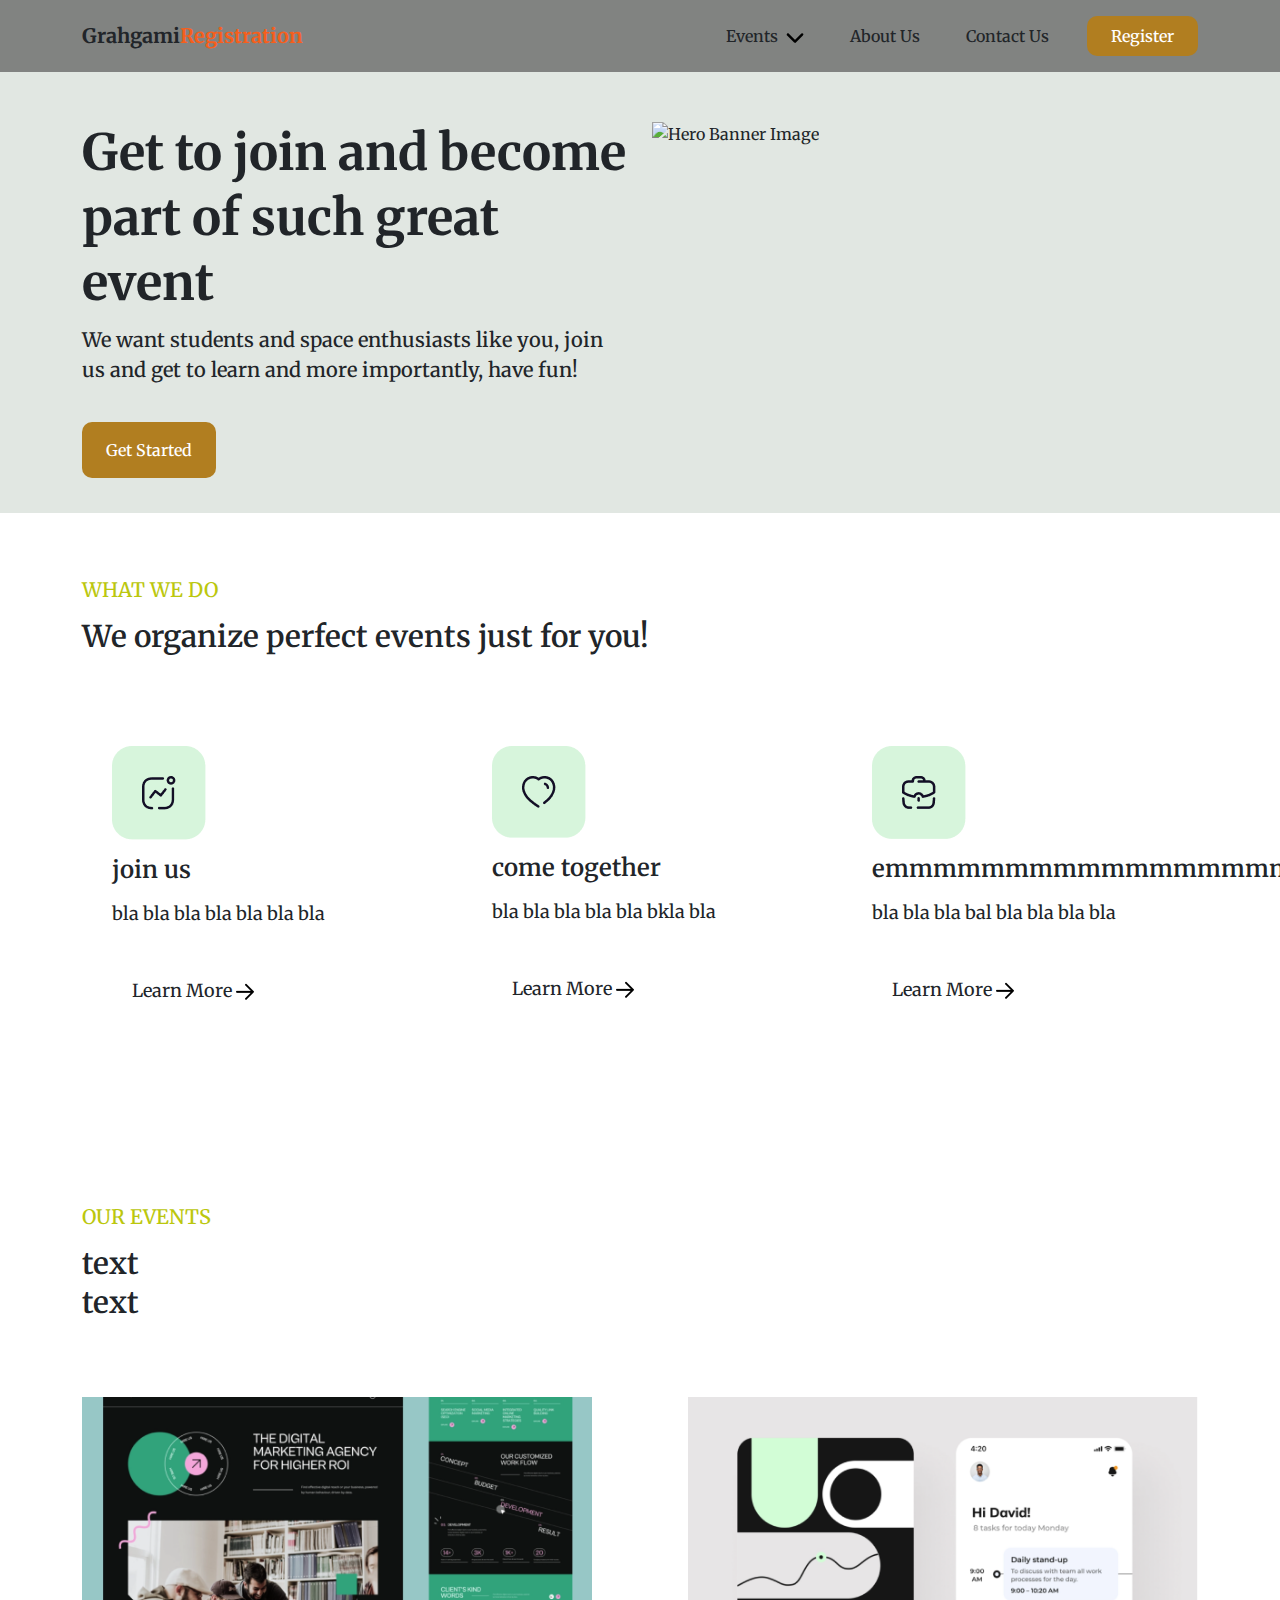
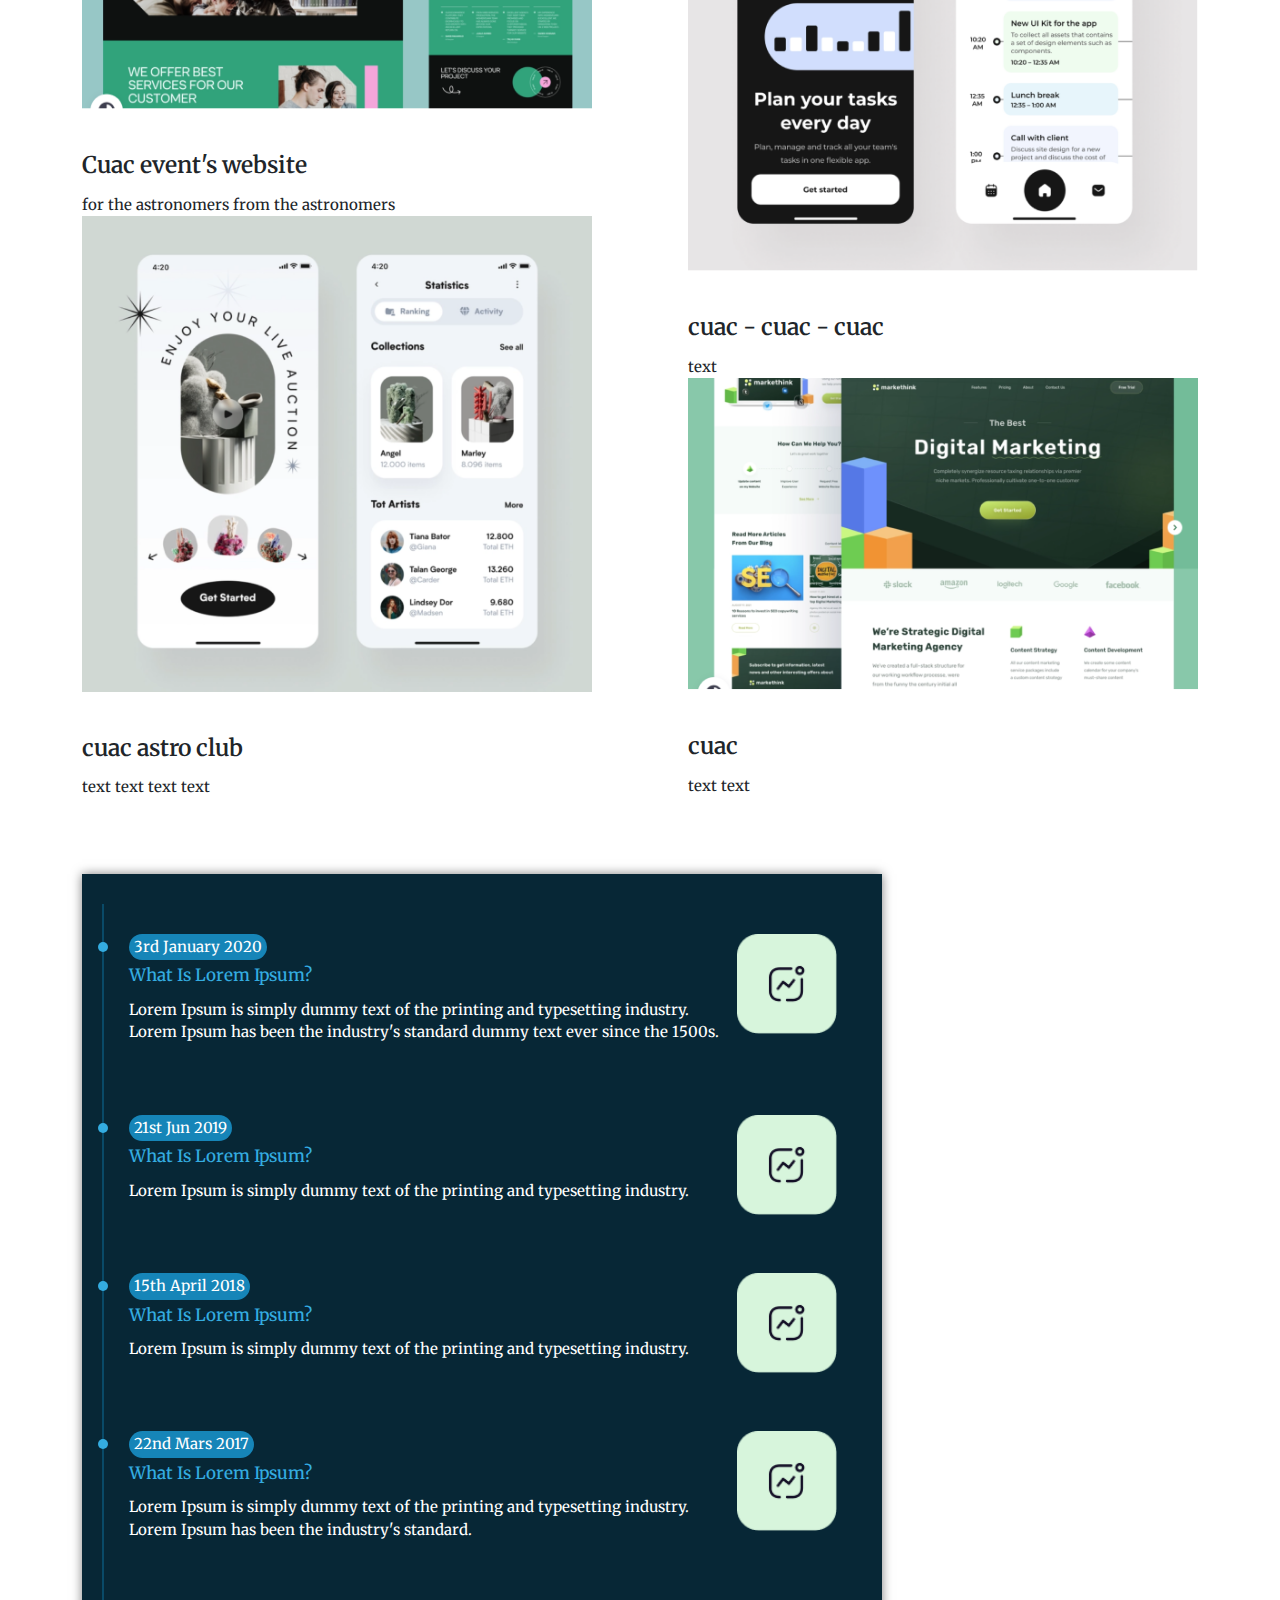
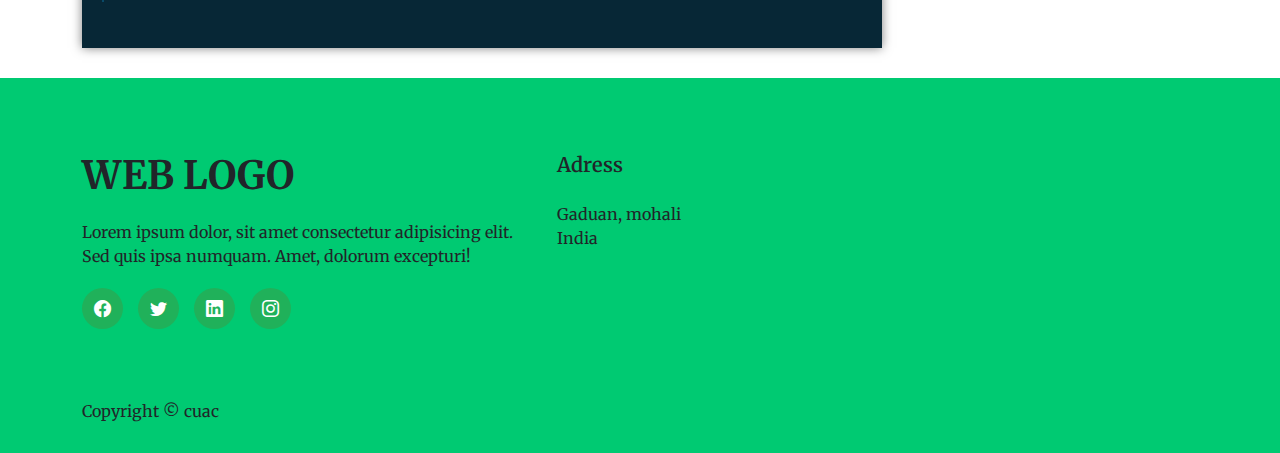
==== index.html @ 100f1157 "Merge pull request #8 from CSTheRep/bbsec" ====
<!DOCTYPE html>
<html lang="en">
  <head>
    <meta charset="UTF-8" />
    <meta name="viewport" content="width=device-width, initial-scale=1.0" />
    <title>Grahgami</title>
    <link rel="preconnect" href="https://fonts.googleapis.com" />
    <link rel="preconnect" href="https://fonts.gstatic.com" crossorigin />

    <!-- Styles -->
    <link
      rel="stylesheet"
      href="https://fonts.googleapis.com/css2?family=Poppins:wght@300;400;500;600;700;800;900&display=swap"
    />
    <link
      rel="stylesheet"
      href="https://cdnjs.cloudflare.com/ajax/libs/slick-carousel/1.8.1/slick-theme.css"
    />
    <link
      rel="stylesheet"
      href="https://cdnjs.cloudflare.com/ajax/libs/slick-carousel/1.8.1/slick.min.css"
    />
    <link
      rel="stylesheet"
      href="https://cdn.jsdelivr.net/npm/bootstrap-icons@1.10.5/font/bootstrap-icons.css"
    />
    <link
      rel="stylesheet"
      href="https://cdn.jsdelivr.net/npm/bootstrap@5.0.2/dist/css/bootstrap.min.css"
    />
    <link rel="stylesheet" href="/assets/css/style.css" />

    <!-- Scripts -->
    <script
      src="//ajax.googleapis.com/ajax/libs/jquery/3.6.4/jquery.min.js"
      defer
    ></script>
    <script
      src="//cdn.jsdelivr.net/npm/bootstrap@5.0.2/dist/js/bootstrap.bundle.min.js"
      defer
    ></script>
    <script
      src="https://cdnjs.cloudflare.com/ajax/libs/slick-carousel/1.8.1/slick.min.js"
      defer
    ></script>
    <script src="/assets/js/script.js" defer></script>
  </head>
  <body>
    <!-- Header Start -->
    <header class="site-header py-3 fixed-top">
      <div class="container">
        <nav class="navbar navbar-expand-lg p-0">
          <a class="navbar-brand p-0 m-0" href="#">Grahgami<span>Registration</span></a>
          <button
            class="navbar-toggler"
            type="button"
            data-bs-toggle="collapse"
            data-bs-target="#navbarSupportedContent"
            aria-controls="navbarSupportedContent"
            aria-expanded="false"
            aria-label="Toggle navigation"
          >
            <span class="navbar-toggler-icon"></span>
          </button>
          <div class="collapse navbar-collapse" id="navbarSupportedContent">
            <ul class="navbar-nav ms-auto mb-2 mb-lg-0 gx-5">
              <li class="nav-item dropdown">
                <a
                  href="#"
                  class="nav-link dropdown-toggle text-dark fw-regular"
                  id="navbarDropdown"
                  role="button"
                  data-bs-toggle="dropdown"
                  aria-expanded="false"
                  >Events<img
                    src="assets/img/down-arrow.png"
                    class="ms-2"
                    alt="arrow"
                /></a>
               <link href="https://fonts.googleapis.com/css2?family=Merriweather:wght@400&display=swap" rel="stylesheet">
    <style>
        body {
            font-family: 'Merriweather', serif;
        }

        .dropdown-menu .dropdown-item {
            font-family: 'Merriweather', serif;
        }
    </style>
</head>
<body>
    <ul class="dropdown-menu" aria-labelledby="navbarDropdown">
        <li>
            <a class="dropdown-item text-dark" href="astrobotix.html">ASTROBOTIX</a>
        </li>
        <li>
            <a class="dropdown-item" href="upakshant.html">UPAKSHANT</a>
        </li>
        <li>
            <a class="dropdown-item" href="planetary.html">PLANETARY PATHFINDER RALLY</a>
        </li>
        <li>
            <a class="dropdown-item" href="cosmie.html">COSMINE TRAIL CHALLENGE</a>
        </li>
        <li>
            <a class="dropdown-item" href="innovation.html">INNOVATION CHALLENGE</a>
        </li>
    </ul>
</body>
</html>
              </li>
              <li class="nav-item">
                <a class="nav-link text-dark fw-regular" href="#">About Us</a>
              </li>
              <li class="nav-item">
                <a class="nav-link text-dark fw-regular" href="#">Contact Us</a>
              </li>
            
              <li class="nav-item">
                <a
                  class="nav-link text-white fw-regular btn btn-success px-4 radius-10"
                  href="#"
                  >Register</a
                >
              </li>
            </ul>
          </div>
        </nav>
      </div>
    </header>
    <!-- Header End -->

    <!-- Hero Banner Start -->
    <section class="hero-banner">
      <div class="container">
        <div class="row">
          <div
            class="col-md-6 d-flex flex-column align-items-start justify-content-center"
          >
            <h2>Get to join and become part of such great event</h2>
            <p>
              We want students and space enthusiasts like you, join us and get to learn and more importantly, have fun!
            </p>
            <a
              href="#"
              class="nav-link text-white fw-regular btn btn-success px-4 radius-10"
              >Get Started
            </a>
          </div>
          <div class="col-md-6">
            <img src="/assets/img/marsimageuned.jpg" alt="Hero Banner Image" />
          </div>
        </div>
      </div>
      
     
    </section>
    <!-- Hero Banner End -->
    <!-- What we do Start -->
    <section class="what-we-do" id="what-we-do">
      <div class="container">
        <div class="row">
          <div class="col-md-12">
            <h5 class="sub-heading">What we do</h5>
            <h2 class="main-heading">
              We organize perfect events just for you!
            </h2>
          </div>
          <div class="col-md-4">
            <div class="boxes-wrapper">
              <img src="assets/img/Activity.png" alt="Activity" class="mb-3" />
              <h3>join us</h3>
              <p>bla bla bla bla bla bla bla</p>
              <a href="#"
                >Learn More <img src="assets/img/right-arrow.png" alt="Arrow"
              /></a>
            </div>
          </div>
          <div class="col-md-4">
            <div class="boxes-wrapper">
              <img src="assets/img/Heart.png" alt="Heart" class="mb-3" />
              <h3>come together</h3>
              <p> bla bla bla bla bla bkla bla</p>
              <a href="#"
                >Learn More <img src="assets/img/right-arrow.png" alt="Arrow"
              /></a>
            </div>
          </div>
          <div class="col-md-4">
            <div class="boxes-wrapper">
              <img src="assets/img/Work.png" alt="Work" class="mb-3" />
              <h3>emmmmmmmmmmmmmmmmmmm</h3>
              <p>bla bla bla bal bla bla bla bla</p>
              <a href="#"
                >Learn More <img src="assets/img/right-arrow.png" alt="Arrow"
              /></a>
            </div>
          </div>
        </div>
      </div>
    </section>
    <!-- What we do End -->
    <!-- Our progress Start -->

   

    
    <div class="portfolio" id="portfolio">
      <div class="container">
        <div class="row">
          <div class="col-md-12">
            <h5 class="sub-heading">Our Events</h5>
            <h2 class="main-heading">
              text <br />
              text
            </h2>
          </div>
          <div class="portfolio-container">
            <div class="portfolio-wrapper">
              <img src="/assets/img/portfolio-1.png" alt="Portfolio 1" />
              <h4>Cuac event's website</h4>
              <p>
               for the astronomers from the astronomers
              </p>
            </div>

            <div class="portfolio-wrapper">
              <img src="/assets/img/portfolio-3.png" alt="Portfolio 3" />
              <h4>cuac astro club</h4>
              <p>
                text text text text
              </p>
            </div>

            <div class="portfolio-wrapper">
              <img src="/assets/img/portfolio-2.png" alt="Portfolio 2" />
              <h4>cuac - cuac - cuac</h4>
              <p>
                text
              </p>
            </div>

            <div class="portfolio-wrapper">
              <img src="/assets/img/portfolio-4.png" alt="Portfolio 4" />
              <h4>cuac</h4>
              <p>
               text text
              </p>
            </div>
          </div>
        </div>
      </div>
    </div>

    <!-- Portfolio End -->
    <!-- Testimonials Start -->
  
    <div class="container">
      <div class="timeline">
        <ul>
          <li>
            <span>3rd January 2020</span>
            <img src="assets/img/Activity.png" class="image" alt="IMG HERE"/>
            <div class="content">
              <h3>What Is Lorem Ipsum?</h3>
              <p>
                Lorem Ipsum is simply dummy text of the printing and typesetting industry. Lorem Ipsum has been the industry's standard dummy text ever since the 1500s.
              </p>
            </div>
          </li>
          <li>
            <span>21st Jun 2019</span>
            <img src="assets/img/Activity.png" class="image" alt="IMG HERE"/>
            <div class="content">
              <h3>What Is Lorem Ipsum?</h3>
              <p>
                Lorem Ipsum is simply dummy text of the printing and typesetting industry.
              </p>
            </div>
          </li>
          <li>
            <span>15th April 2018</span>
            <img src="assets/img/Activity.png" class="image" alt="IMG HERE"/>
            <div class="content">
              <h3>What Is Lorem Ipsum?</h3>
              <p>
                Lorem Ipsum is simply dummy text of the printing and typesetting industry.
              </p>
            </div>
          </li>
          <li>
            <span>22nd Mars 2017</span>
            <img src="assets/img/Activity.png" class="image" alt="IMG HERE"/>
            <div class="content">
              <h3>What Is Lorem Ipsum?</h3>
              <p>
                Lorem Ipsum is simply dummy text of the printing and typesetting industry. Lorem Ipsum has been the industry's standard.
              </p>
            </div>
          </li>
        </ul>
      </div>
    </div>
    
   
   
    <!-- Footer Start -->

    <footer class="site-footer">
      <div class="container">
        <div class="row">
          <div class="col-md-5">
            <h2><a href="/">WEB LOGO</a></h2>
            <p>
              Lorem ipsum dolor, sit amet consectetur adipisicing elit. Sed quis
              ipsa numquam. Amet, dolorum excepturi!
            </p>
            <ul class="nav social-icons">
              <li>
                <a href="https://facebook.com" target="_blank"
                  ><i class="bi bi-facebook"></i
                ></a>
              </li>
              <li>
                <a href="https://twitter.com" target="_blank"
                  ><i class="bi bi-twitter"></i
                ></a>
              </li>
              <li>
                <a href="https://linkedin.com" target="_blank"
                  ><i class="bi bi-linkedin"></i
                ></a>
              </li>
              <li>
                <a href="https://instagram.com" target="_blank"
                  ><i class="bi bi-instagram"></i
                ></a>
              </li>
            </ul>
          </div>
          
          <div class="col-md-3">
            <h3>Adress</h3>
            <p>Gaduan, mohali <br />India</p>
          </div>
          <div class="col-md-12">
            <p class="copyright">Copyright &copy; cuac</p>
          </div>
        </div>
      </div>
    </footer>

    <!-- Footer End -->
  </body>
</html>
---- assets/css/style.css ----
body,
html {
  font-family: "Poppins", sans-serif;
}

img {
  max-width: 100%;
  height: auto;
}

/* Header CSS Start */

.navbar-toggler:focus {
  box-shadow: 0 0 0 0.25rem #2227246b;
}

.navbar-toggler-icon {
  background-image: url("data:image/svg+xml,%3csvg xmlns='http://www.w3.org/2000/svg' viewBox='0 0 30 30'%3e%3cpath stroke='rgba%280, 0, 0, 0.55%29' stroke-linecap='round' stroke-miterlimit='10' stroke-width='2' d='M4 7h22M4 15h22M4 23h22'/%3e%3c/svg%3e");
}

.dropdown-menu {
  margin: 0;
  padding: 0;
  border-radius: 0;
  border: 0;
}

.dropdown-item:active,
.dropdown-item:hover {
  background-color: #20b15a;
}

.dropdown-item {
  font-size: 16px;
  font-weight: 400;
  line-height: 1;
  padding: 15px 20px;
  color: black;
  border-bottom: 1px solid #e5e5e5;
}

li:last-child .dropdown-item {
  border-bottom: none;
}

.navbar-brand {
  font-size: 20px;
  font-weight: 700;
  line-height: 30px;
  color: inherit;
}

.navbar-brand:hover {
  color: inherit;
}

.navbar-brand span {
  color: #f55f1d;
}

.dropdown-toggle::after {
  display: none;
}

header .navbar-expand-lg .navbar-nav {
  column-gap: 30px;
}

.text-dark {
  color: black;
}

.fw-regular {
  font-weight: 500;
}

.radius-10 {
  border-radius: 10px;
}

.btn-outline-success {
  border-color: #f0950d;
}

.btn-outline-success:hover {
  border-color: white;
}

.btn-success {
  border-color: #b17220;
  background-color: #b17e20;
}

header.fixed-top {
  background-color: #818381;
}
/* Header CSS End */

/* Hero Banner Start */

.hero-banner {
  background-color: #e1e7e2;
  padding: 120px 0 35px;
}

.hero-banner h2 {
  font-size: 50px;
  font-weight: 700;
  line-height: 1.3;
  margin-bottom: 10px;
}

.hero-banner p {
  font-size: 20px;
  font-weight: 500;
  line-height: 1.5;
  margin-bottom: 37px;
}

.hero-banner a {
  padding: 20px 30px;
  line-height: 1;
}

.social-logos {
  background-color: #fff;
  padding: 44px 0;
}
/* Hero Banner End */


/* What we do Start */

.what-we-do {
  padding: 65px 0;
}

.sub-heading {
  font-size: 20px;
  font-weight: 500;
  line-height: 1.2;
  margin-bottom: 15px;
  color: #bbc70e;
  text-transform: uppercase;
}

.main-heading {
  font-size: 30px;
  font-weight: 600;
  line-height: 1.3;
  margin-bottom: 40px;
}

.what-we-do .boxes-wrapper {
  padding: 50px 50px 50px 30px;
  border-radius: 30px;
  transition: all 0.35s linear;
  background-color: white;
}

.what-we-do .boxes-wrapper:hover {
  box-shadow: 0 4px 20px 0 #0000001a;
}

.what-we-do .boxes-wrapper h3 {
  font-size: 24px;
  font-weight: 600;
  line-height: 1.2;
  margin-bottom: 15px;
}

.what-we-do .boxes-wrapper p {
  font-size: 18px;
  font-weight: 400;
  line-height: 1.5;
  margin-bottom: 40px;
}

.what-we-do .boxes-wrapper a {
  transition: all 0.35s linear;
  font-size: 18px;
  font-weight: 400;
  line-height: 1;
  padding: 15px 20px;
  border-radius: 10px;
  display: inline-block;
  text-decoration: none;
  color: inherit;
}

.what-we-do .boxes-wrapper:hover a {
  color: white;
  background-color: #f55f1d;
}

.what-we-do .boxes-wrapper a img {
  transition: all 0.35s linear;
}

.what-we-do .boxes-wrapper:hover a img {
  filter: invert(1);
}

/* What we do End */
/* Our progress Start */

.timeline{
  width:800px;
  background-color:#072736;
  color:#fff;
  padding:30px 20px;
  margin-bottom: 30px;
  box-shadow:0px 0px 10px rgba(0,0,0,.5);
}
.timeline ul{
  list-style-type:none;
  border-left:2px solid #094a68;
  padding:10px 5px;
}
.timeline ul li .image{
  width: 100px;
  height: 100px;
  float: right;
  } 
  
.timeline ul li{
  padding:20px 20px;
  position:relative;
  cursor:pointer;
  transition:.5s;
}
.timeline ul li span{
  display:inline-block;
  background-color:#1685b8;
  border-radius:25px;
  padding:2px 5px;
  font-size:15px;
  text-align:center;
}
.timeline ul li .content h3{
  color:#34ace0;
  font-size:17px;
  padding-top:5px;
}
.timeline ul li .content p{
  padding:5px 0px 15px 0px;
  font-size:15px;
}
.timeline ul li:before{
  position:absolute;
  content:'';
  width:10px;
  height:10px;
  background-color:#34ace0;
  border-radius:50%;
  left:-11px;
  top:28px;
  transition:.5s;
}
.timeline ul li:hover{
  background-color:#071f2a;
}
.timeline ul li:hover:before{
  background-color:#0F0;
  box-shadow:0px 0px 10px 2px #0F0;
}
@media (max-width:300px){
  .timeline{
    width:100%;
    padding:30px 5px 30px 10px;
  }
  .timeline ul li .content h3{
    color:#34ace0;
    font-size:15px;
  }

}



.our-progress {
  padding: 80px 0;
  background-color: #fafffb;
}

.our-progress ul li {
  padding: 40px;
  border-right: 1px solid #c4c4c480;
  text-align: center;
}

.our-progress ul li:last-child {
  border-right: none;
}

.our-progress ul li img {
  margin-bottom: 10px;
}

.our-progress ul li h4 {
  margin-bottom: 15px;
  font-size: 16px;
  font-weight: 500;
  line-height: 1;
}

.our-progress ul li h2 {
  margin: 0;
  font-size: 40px;
  font-weight: 700;
  line-height: 1.5;
  color: #20b15a;
}

/* Our progress End */
/* Portfolio Start */

.timeline{
  width:800px;
  background-color:#072736;
  color:#fff;
  padding:30px 20px;
  margin-bottom: 30px;
  box-shadow:0px 0px 10px rgba(0,0,0,.5);
}
.timeline ul{
  list-style-type:none;
  border-left:2px solid #094a68;
  padding:10px 5px;
}
.timeline ul li .image{
  width: 100px;
  height: 100px;
  float: right;
  } 
  
.timeline ul li{
  padding:20px 20px;
  position:relative;
  cursor:pointer;
  transition:.5s;
}
.timeline ul li span{
  display:inline-block;
  background-color:#1685b8;
  border-radius:25px;
  padding:2px 5px;
  font-size:15px;
  text-align:center;
}
.timeline ul li .content h3{
  color:#34ace0;
  font-size:17px;
  padding-top:5px;
}
.timeline ul li .content p{
  padding:5px 0px 15px 0px;
  font-size:15px;
}
.timeline ul li:before{
  position:absolute;
  content:'';
  width:10px;
  height:10px;
  background-color:#34ace0;
  border-radius:50%;
  left:-11px;
  top:28px;
  transition:.5s;
}
.timeline ul li:hover{
  background-color:#071f2a;
}
.timeline ul li:hover:before{
  background-color:#0F0;
  box-shadow:0px 0px 10px 2px #0F0;
}
@media (max-width:300px){
  .timeline{
    width:100%;
    padding:30px 5px 30px 10px;
  }
  .timeline ul li .content h3{
    color:#34ace0;
    font-size:15px;
  }

}



.portfolio {
  padding: 75px 0;
}

.portfolio-container {
  column-gap: 6em;
  column-count: 2;
}

.portfolio h2.main-heading {
  margin-bottom: 75px;
}

.portfolio .portfolio-wrapper {
  display: inline-block;
  width: 100%;
  break-inside: avoid;
}

.portfolio.portfolio-wrapper:nth-child(odd) {
  margin: 0 0 6em;
}

.portfolio .portfolio-wrapper img {
  margin-bottom: 42px;
  width: 100%;
}

.portfolio .portfolio-wrapper h4 {
  font-size: 23px;
  font-weight: 600;
  line-height: 1.2;
  margin-bottom: 15px;
}

.portfolio .portfolio-wrapper p {
  font-size: 15px;
  font-weight: 400;
  line-height: 1.5;
  margin: 0;
  padding-right: 27px;
}

/* Portfolio End */
/* Testimonials Start */

.testimonials {
  padding: 115px 0;
}

.testimonials-slider .item {
  padding: 40px;
  border-radius: 20px;
  box-shadow: 0 4px 4px 0 #00000040;
  background-color: white;
  margin: 0 23.5px;
}

.testimonials-slider .item p {
  font-size: 18px;
  font-weight: 400;
  line-height: 25px;
  margin-bottom: 20px;
}

.testimonials-container {
  margin-left: 5%;
}

.testimonials-slider .item .client-detail {
  gap: 10px;
}

.testimonials-slider .item .client-detail h4 {
  font-size: 20px;
  font-weight: 600;
  line-height: 1.2;
  margin-bottom: 5px;
}

.testimonials-slider .item .client-detail p {
  margin: 0;
}

.testimonials-slider .item .client-detail img {
  background: #2427291a;
  border-radius: 60px;
  height: 60px;
  width: 60px;
  object-fit: cover;
}

.testimonials-slider .slick-track {
  padding: 20px 0;
}

.testimonials-slider .slick-list {
  padding: 0 20% 0 0;
}

.slick-prev:before,
.slick-next:before {
  display: none;
}

.testimonials-slider .slick-arrow {
  left: unset;
  right: 7%;
  bottom: unset;
  top: -125px;
  border: 1px solid black;
  height: 60px;
  width: 60px;
  border-radius: 60px;
  display: inline-flex;
  justify-content: center;
  align-items: center;
  background-color: white;
  transition: all 0.35s linear;
}

.testimonials-slider .slick-arrow svg {
  fill: black;
  height: 22px;
  width: 22px;
}
.testimonials-slider .slick-arrow:hover {
  background-color: #d7f5dc;
  border-color: #d7f5dc;
}

.testimonials-slider .slick-prev {
  right: 13%;
}

/* Testimonials End */
/* Newsletter Start */

.subscribe {
  padding: 95px 0;
}

.subscribe h5.sub-heading {
  margin-bottom: 22px;
}

.subscribe h2.main-heading {
  text-transform: capitalize;
  line-height: 1.5;
  margin-bottom: 5px;
}

.subscribe p {
  font-size: 15px;
  font-weight: 500;
  line-height: 22px;
  color: #8b8b8b;
  margin-bottom: 40px;
}

.subscribe form input[type="email"] {
  padding: 20px 16px;
  border-radius: 14px;
  border: 1px solid black;
  width: 100%;
  outline: 0;
  max-height: 62px;
}

.subscribe form input::placeholder {
  font-size: 16px;
  font-weight: 400;
  line-height: 22px;
  color: #8b8b8b;
}

.subscribe form input[type="submit"] {
  position: absolute;
  right: 4.5px;
  padding: 8px 24px;
  border-radius: 14px;
  background-color: #f55f1d;
  border: none;
  outline: 0;
  color: white;
  height: 52px;
  top: 4.5px;
}

.subscribe form {
  position: relative;
}

div#subscribe-response-message {
  margin-top: 15px;
  font-size: 15px;
  font-weight: 500;
  line-height: 22px;
  color: #8b8b8b;
}

/* Newsletter End */
/* Footer Start */

.site-footer {
  padding: 75px 0 30px;
  background-color: #00ca72;
}

.site-footer h2 {
  font-size: 39px;
  font-weight: 700;
  line-height: 1.2;
  margin-bottom: 20px;
}

.site-footer h2 a {
  color: inherit;
  text-decoration: none;
}

.site-footer .social-icons {
  margin-top: 20px;
  column-gap: 15px;
}

.site-footer .social-icons li a {
  height: 41px;
  width: 41px;
  border-radius: 41px;
  background-color: #20b15a;
  color: white;
  font-size: 17px;
  display: inline-flex;
  justify-content: center;
  align-items: center;
}

.site-footer .social-icons li a i {
  line-height: 1;
}

.site-footer h3 {
  font-size: 20px;
  font-weight: 600;
  line-height: 1.2;
  margin-bottom: 25px;
}

.site-footer .footer-menu {
  row-gap: 25px;
}

.site-footer .footer-menu li a {
  display: inline-block;
  font-size: 18px;
  font-weight: 500;
  line-height: 1;
  color: inherit;
  text-decoration: none;
}

.site-footer .copyright {
  margin: 70px 0 0;
}

/* Footer End */

/* Media Queries Start*/

@media screen and (max-width: 1199px) {
  .container {
    max-width: 1140px;
  }

  .hero-banner h2 {
    font-size: 44px;
  }

  .social-logos {
    padding: 35px 0;
  }

  .what-we-do .boxes-wrapper {
    padding-right: 30px;
  }

  .what-we-do .boxes-wrapper h3 {
    min-height: 57px;
  }

  .testimonials-slider .slick-arrow {
    right: 15px;
  }

  .testimonials-slider .slick-prev {
    right: 90px;
  }

  .testimonials-container {
    margin-left: 0;
  }

  .testimonials-slider .slick-list {
    padding: 0 10% 0 0;
  }

  .testimonials,
  .subscribe {
    padding: 80px 0;
  }

  .our-progress {
    padding: 60px 0;
  }

  .testimonials-slider .item {
    padding: 30px;
  }
}

@media screen and (max-width: 992px) {
  header .navbar-expand-lg .navbar-nav {
    row-gap: 20px;
  }

  .hero-banner h2 {
    font-size: 34px;
  }

  .hero-banner p {
    font-size: 16px;
    margin-bottom: 20px;
  }

  .hero-banner {
    padding: 90px 0 25px;
  }

  .what-we-do .boxes-wrapper {
    padding: 30px;
  }

  .what-we-do .boxes-wrapper > img {
    width: 70px;
  }

  .what-we-do .boxes-wrapper h3 {
    font-size: 20px;
  }

  .what-we-do .boxes-wrapper p {
    font-size: 16px;
    margin-bottom: 20px;
  }

  .what-we-do .boxes-wrapper a {
    font-size: 16px;
    padding: 10px 15px;
  }

  .what-we-do .boxes-wrapper a img {
    width: 14px;
  }

  .our-progress {
    padding: 50px 0;
  }

  .our-progress ul li {
    border-radius: none;
  }

  .portfolio-container {
    column-gap: 4em;
  }

  .portfolio .portfolio-wrapper:nth-child(odd) {
    margin: 0 0 4em;
  }

  .portfolio .portfolio-wrapper p {
    font-size: 14px;
    padding-right: 0;
  }

  .testimonials,
  .subscribe {
    padding: 60px 0;
  }

  .testimonials-slider .slick-arrow {
    height: 50px;
    width: 50px;
  }

  .testimonials-slider .slick-list {
    padding: 0 30% 0 0;
  }

  .site-footer p {
    font-size: 16px;
    line-height: 25px;
  }

  .site-footer .col-md-4 {
    width: 25%;
  }

  .site-footer .col-md-3 {
    width: 33.33%;
  }

  .site-footer .footer-menu li a {
    font-size: 16px;
  }

  .site-footer .footer-menu {
    row-gap: 15px;
  }
}

@media screen and (max-width: 767px) {
  br {
    display: none;
  }

  .main-heading {
    font-size: 27px;
  }

  .sub-heading {
    font-size: 18px;
    margin-bottom: 8px;
  }

  header .navbar-collapse {
    padding-top: 30px;
  }

  .hero-banner .col-md-6 {
    text-align: center;
    align-items: center;
  }

  .hero-banner .row,
  .what-we-do .row {
    row-gap: 30px;
  }

  .social-logos .nav {
    justify-content: center;
    row-gap: 25px;
  }

  .social-logos .nav li {
    flex: 0 0 100%;
    padding: 0 15px;
    text-align: center;
  }

  .what-we-do .boxes-wrapper h3 {
    min-height: auto;
  }

  .our-progress ul li {
    padding: 25px;
    flex: 0 0 100%;
  }

  .portfolio-container {
    column-count: 1;
  }

  .portfolio .portfolio-wrapper {
    margin: 0 0 3em;
  }

  .portfolio .portfolio-wrapper:last-child {
    margin: 0;
  }

  .testimonials-slider .slick-list {
    padding: 0;
  }

  .testimonials-slider .item p {
    font-size: 16px;
  }

  .testimonials-slider .item {
    padding: 25px;
  }

  .testimonials-slider .item .client-detail h4 {
    font-size: 18px;
  }

  .testimonials-slider .slick-arrow {
    height: 40px;
    width: 40px;
    top: -15px;
  }

  .testimonials-slider .slick-arrow svg {
    height: 17px;
    width: 17px;
  }

  .testimonials-slider .slick-prev {
    right: 70px;
  }

  .subscribe form input::placeholder {
    font-size: 14px;
  }

  .site-footer .row {
    row-gap: 30px;
  }

  .site-footer .copyright {
    margin: 30px 0 0;
    text-align: left;
  }

  .site-footer {
    padding: 60px 0 30px;
  }

  .site-footer .col-md-4,
  .site-footer .col-md-3 {
    width: 100%;
  }
}

/* Media Queries End*/
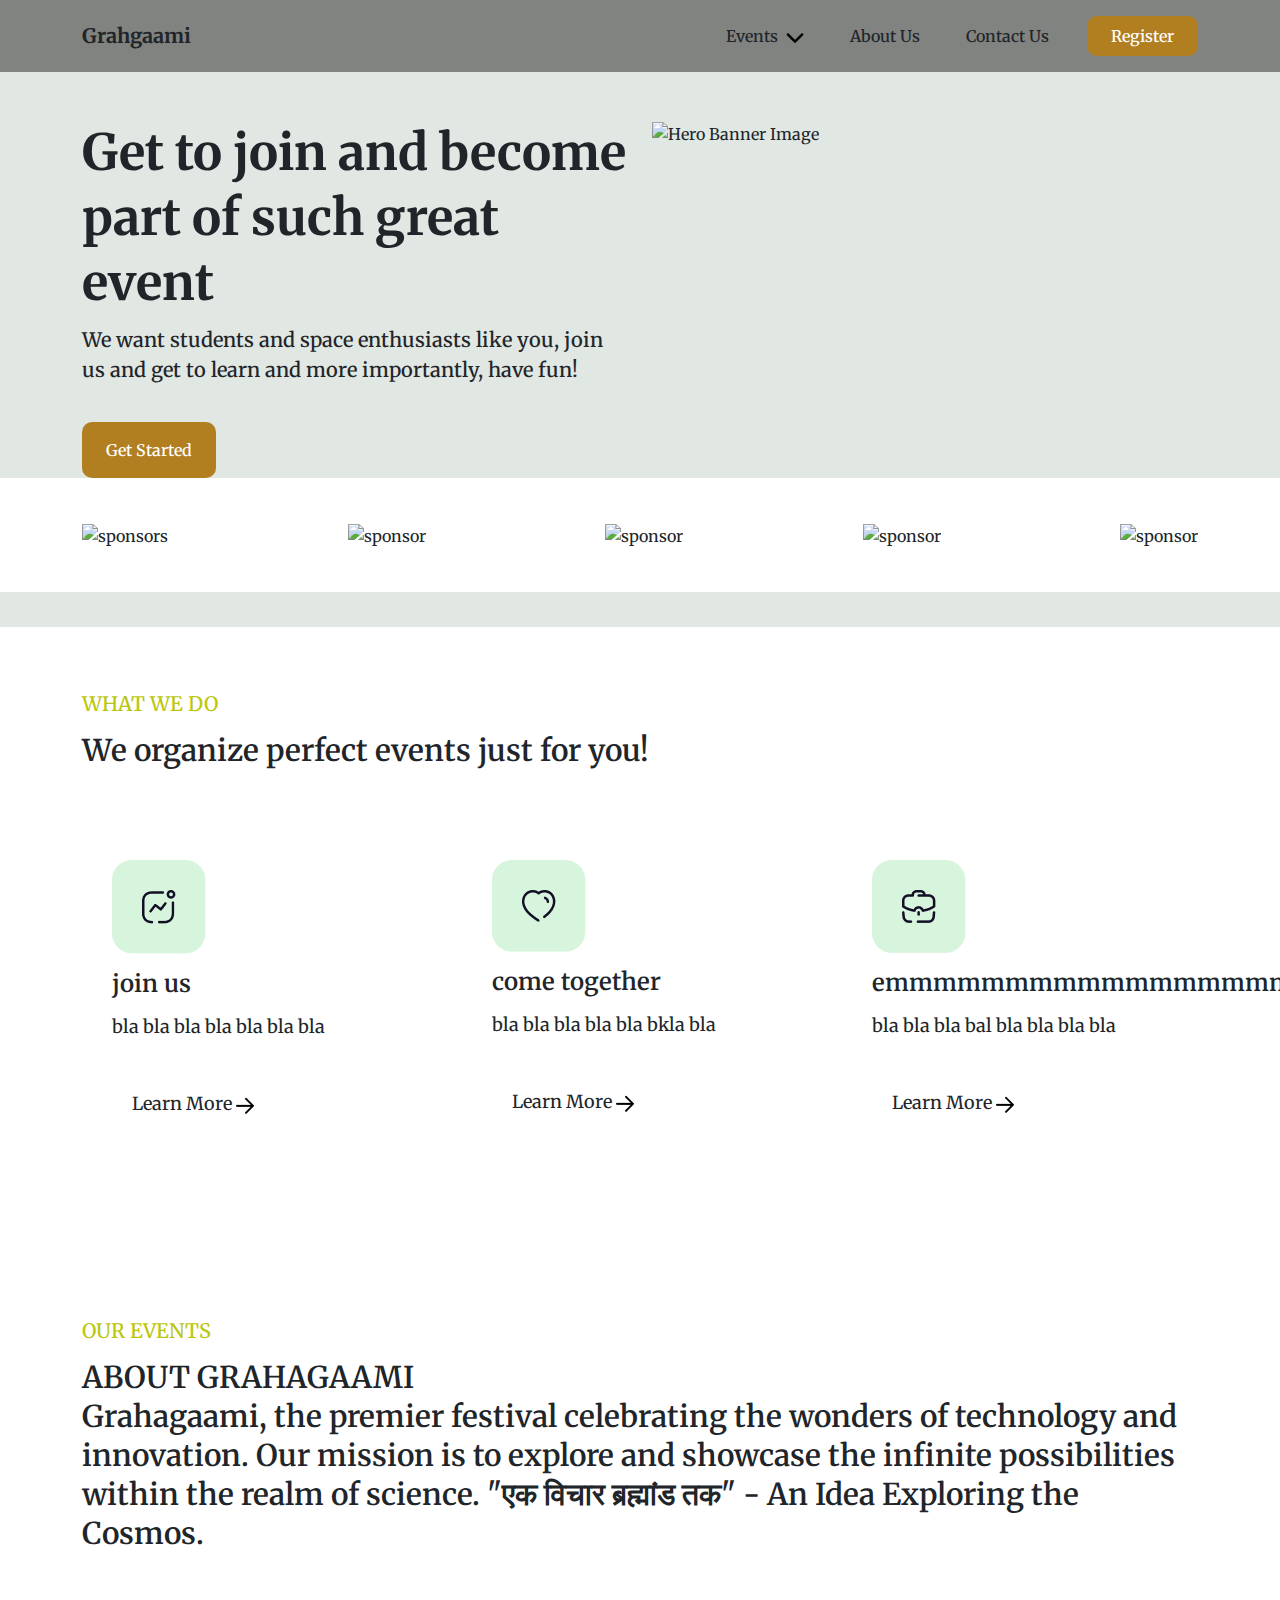
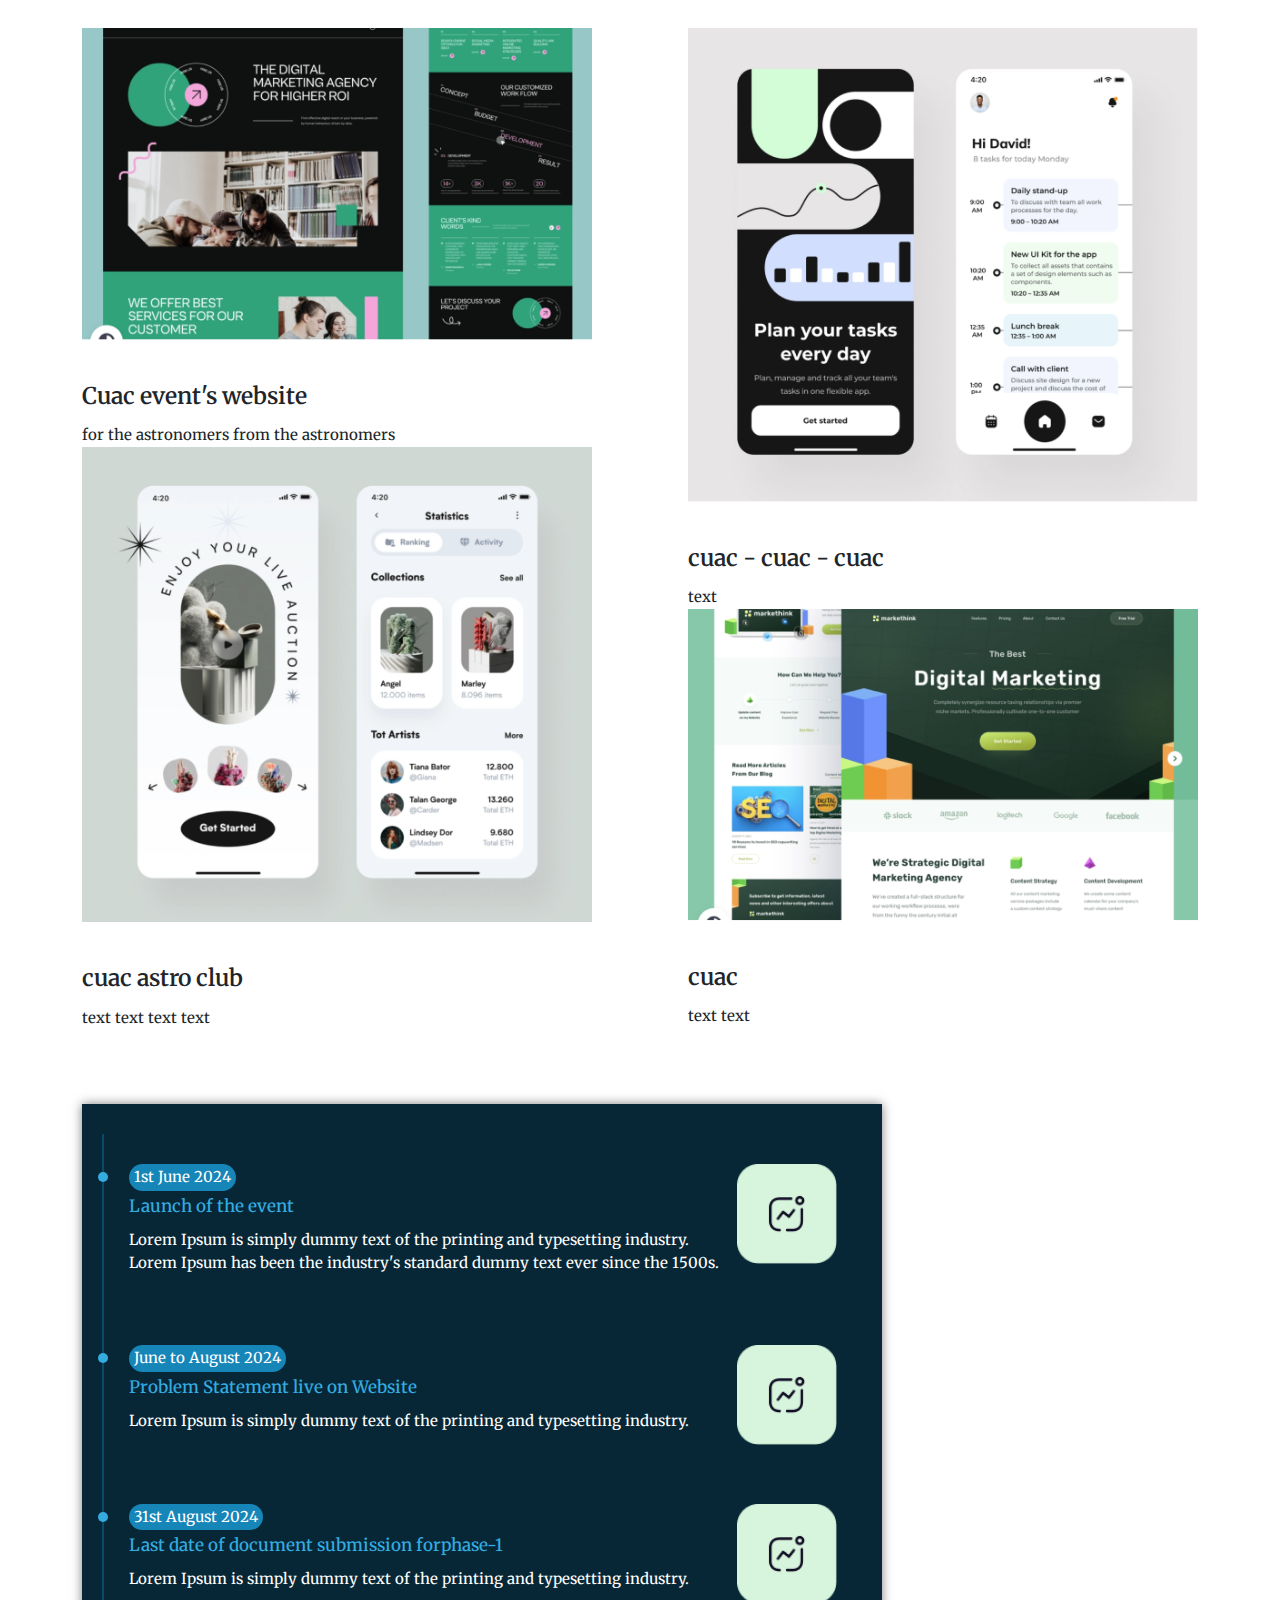
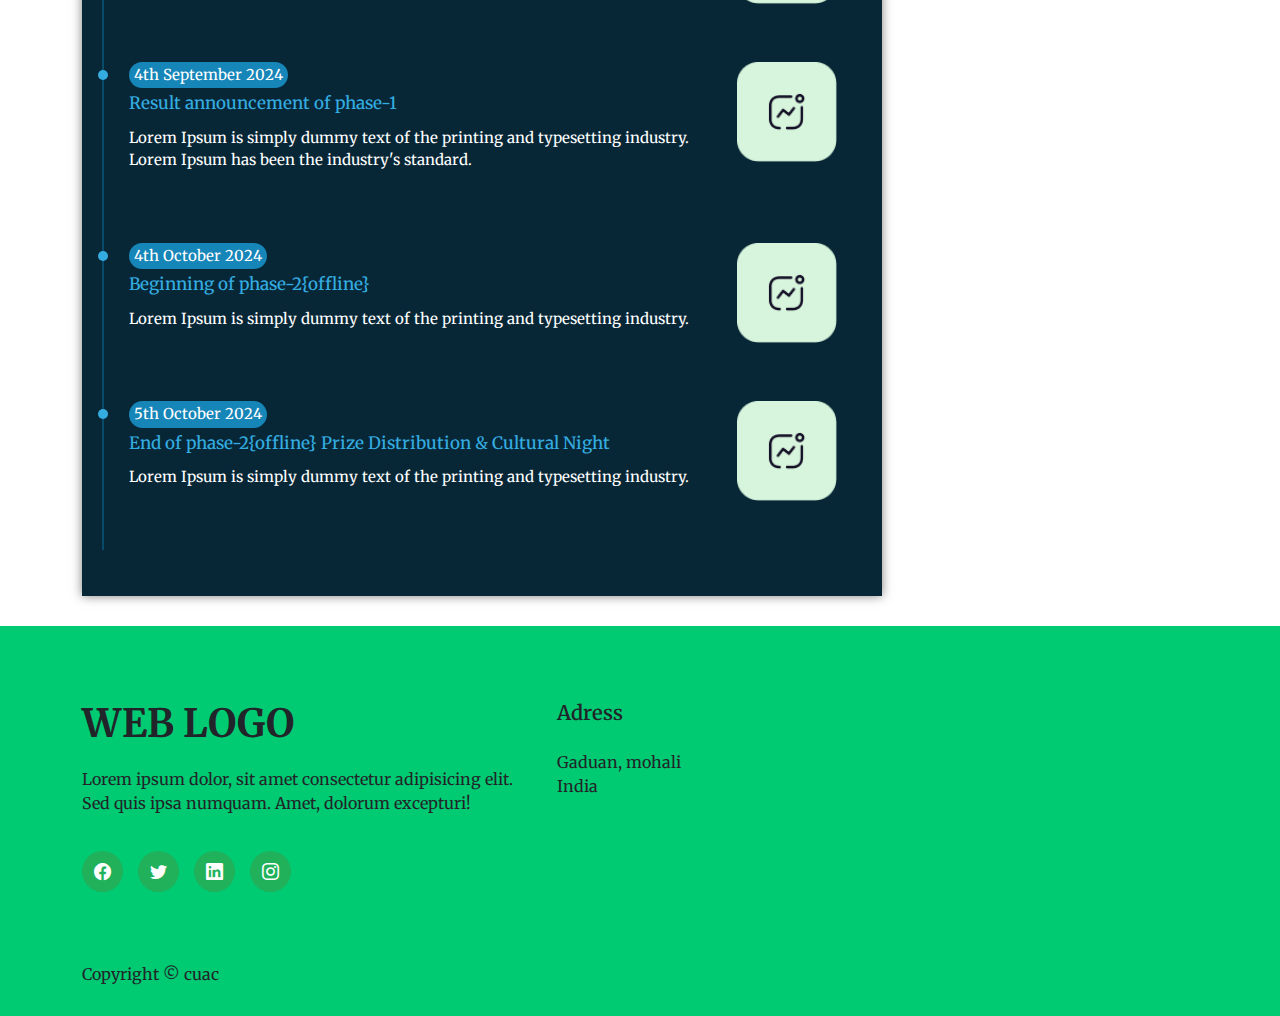
==== commit 69e7ef2a: "Update index.html colours" ====
--- a/index.html
+++ b/index.html
@@ -3,7 +3,7 @@
   <head>
     <meta charset="UTF-8" />
     <meta name="viewport" content="width=device-width, initial-scale=1.0" />
-    <title>Grahgami</title>
+    <title>Grahgaami</title>
     <link rel="preconnect" href="https://fonts.googleapis.com" />
     <link rel="preconnect" href="https://fonts.gstatic.com" crossorigin />
 
@@ -50,7 +50,7 @@
     <header class="site-header py-3 fixed-top">
       <div class="container">
         <nav class="navbar navbar-expand-lg p-0">
-          <a class="navbar-brand p-0 m-0" href="#">Grahgami<span>Registration</span></a>
+          <a class="navbar-brand p-0 m-0" href="#">Grahgaami</a>
           <button
             class="navbar-toggler"
             type="button"
@@ -142,7 +142,7 @@
               We want students and space enthusiasts like you, join us and get to learn and more importantly, have fun!
             </p>
             <a
-              href="#"
+              href="#portfolio"
               class="nav-link text-white fw-regular btn btn-success px-4 radius-10"
               >Get Started
             </a>
@@ -152,8 +152,27 @@
           </div>
         </div>
       </div>
-      
-     
+      <div class="social-logos">
+        <div class="container">
+          <ul class="nav justify-content-between">
+            <li>
+              <img src="" alt="sponsors" />
+            </li>
+            <li>
+              <img src="" alt="sponsor" />
+            </li>
+            <li>
+              <img src="" alt="sponsor" />
+            </li>
+            <li>
+              <img src="" alt="sponsor" />
+            </li>
+            <li>
+              <img src="" alt="sponsor" />
+            </li>
+          </ul>
+        </div>
+      </div>
     </section>
     <!-- Hero Banner End -->
     <!-- What we do Start -->
@@ -187,7 +206,7 @@
             </div>
           </div>
           <div class="col-md-4">
-            <div class="boxes-wrapper">
+            <div class="boxes-wrapper ">
               <img src="assets/img/Work.png" alt="Work" class="mb-3" />
               <h3>emmmmmmmmmmmmmmmmmmm</h3>
               <p>bla bla bla bal bla bla bla bla</p>
@@ -211,8 +230,9 @@
           <div class="col-md-12">
             <h5 class="sub-heading">Our Events</h5>
             <h2 class="main-heading">
-              text <br />
-              text
+              ABOUT
+              GRAHAGAAMI <br />
+              <p>Grahagaami, the premier festival celebrating the wonders of technology and innovation. Our mission is to explore and showcase the infinite possibilities within the realm of science. "एक विचार ब्रह्मांड तक" - An Idea Exploring the Cosmos.</p>
             </h2>
           </div>
           <div class="portfolio-container">
@@ -259,42 +279,67 @@
       <div class="timeline">
         <ul>
           <li>
-            <span>3rd January 2020</span>
-            <img src="assets/img/Activity.png" class="image" alt="IMG HERE"/>
-            <div class="content">
-              <h3>What Is Lorem Ipsum?</h3>
+            <span>1st June 2024</span>
+            <img src="assets/img/Activity.png" class="image" alt="IMG HERE"/>
+            <div class="content">
+              <h3>Launch of the event</h3>
               <p>
                 Lorem Ipsum is simply dummy text of the printing and typesetting industry. Lorem Ipsum has been the industry's standard dummy text ever since the 1500s.
               </p>
             </div>
           </li>
           <li>
-            <span>21st Jun 2019</span>
-            <img src="assets/img/Activity.png" class="image" alt="IMG HERE"/>
-            <div class="content">
-              <h3>What Is Lorem Ipsum?</h3>
+            <span>June to August 2024</span>
+            <img src="assets/img/Activity.png" class="image" alt="IMG HERE"/>
+            <div class="content">
+              <h3>Problem Statement live on
+                Website</h3>
               <p>
                 Lorem Ipsum is simply dummy text of the printing and typesetting industry.
               </p>
             </div>
           </li>
           <li>
-            <span>15th April 2018</span>
-            <img src="assets/img/Activity.png" class="image" alt="IMG HERE"/>
-            <div class="content">
-              <h3>What Is Lorem Ipsum?</h3>
+            <span>31st August 2024</span>
+            <img src="assets/img/Activity.png" class="image" alt="IMG HERE"/>
+            <div class="content">
+              <h3>Last date of document
+                submission forphase-1</h3>
               <p>
                 Lorem Ipsum is simply dummy text of the printing and typesetting industry.
               </p>
             </div>
           </li>
           <li>
-            <span>22nd Mars 2017</span>
-            <img src="assets/img/Activity.png" class="image" alt="IMG HERE"/>
-            <div class="content">
-              <h3>What Is Lorem Ipsum?</h3>
+            <span>4th September 2024</span>
+            <img src="assets/img/Activity.png" class="image" alt="IMG HERE"/>
+            <div class="content">
+              <h3>Result announcement
+                of phase-1</h3>
               <p>
                 Lorem Ipsum is simply dummy text of the printing and typesetting industry. Lorem Ipsum has been the industry's standard.
+              </p>
+            </div>
+          </li>
+          <li>
+            <span>4th October 2024</span>
+            <img src="assets/img/Activity.png" class="image" alt="IMG HERE"/>
+            <div class="content">
+              <h3>Beginning of phase-2{offline}</h3>
+              <p>
+                Lorem Ipsum is simply dummy text of the printing and typesetting industry.
+              </p>
+            </div>
+          </li>
+          <li>
+            <span>5th October 2024</span>
+            <img src="assets/img/Activity.png" class="image" alt="IMG HERE"/>
+            <div class="content">
+              <h3>End of phase-2{offline}
+                Prize Distribution
+                & Cultural Night</h3>
+              <p>
+                Lorem Ipsum is simply dummy text of the printing and typesetting industry.
               </p>
             </div>
           </li>
@@ -315,6 +360,14 @@
               Lorem ipsum dolor, sit amet consectetur adipisicing elit. Sed quis
               ipsa numquam. Amet, dolorum excepturi!
             </p>
+           
+          </div>
+          
+          <div class="col-md-3">
+            <h3>Adress</h3>
+            <p>Gaduan, mohali <br />India</p>
+          </div>
+          <div class="col-md-12">
             <ul class="nav social-icons">
               <li>
                 <a href="https://facebook.com" target="_blank"
@@ -337,13 +390,6 @@
                 ></a>
               </li>
             </ul>
-          </div>
-          
-          <div class="col-md-3">
-            <h3>Adress</h3>
-            <p>Gaduan, mohali <br />India</p>
-          </div>
-          <div class="col-md-12">
             <p class="copyright">Copyright &copy; cuac</p>
           </div>
         </div>
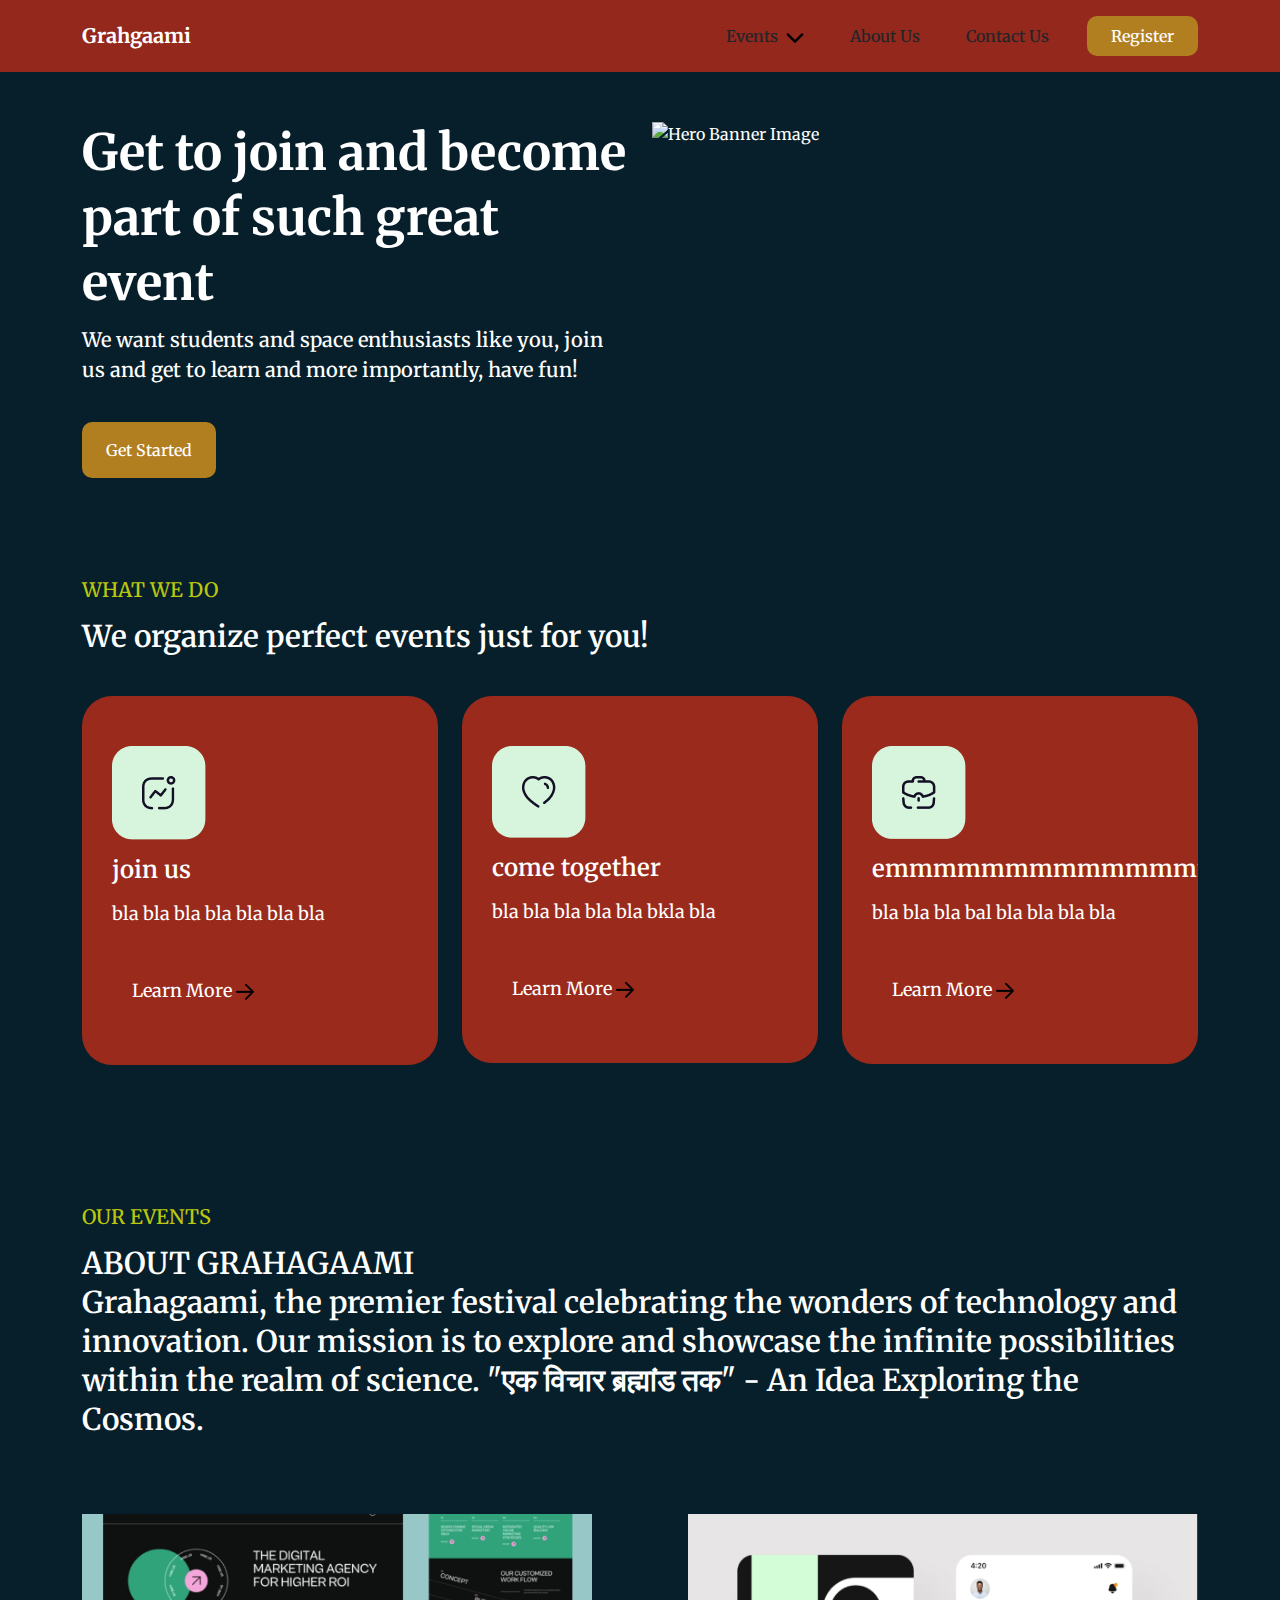
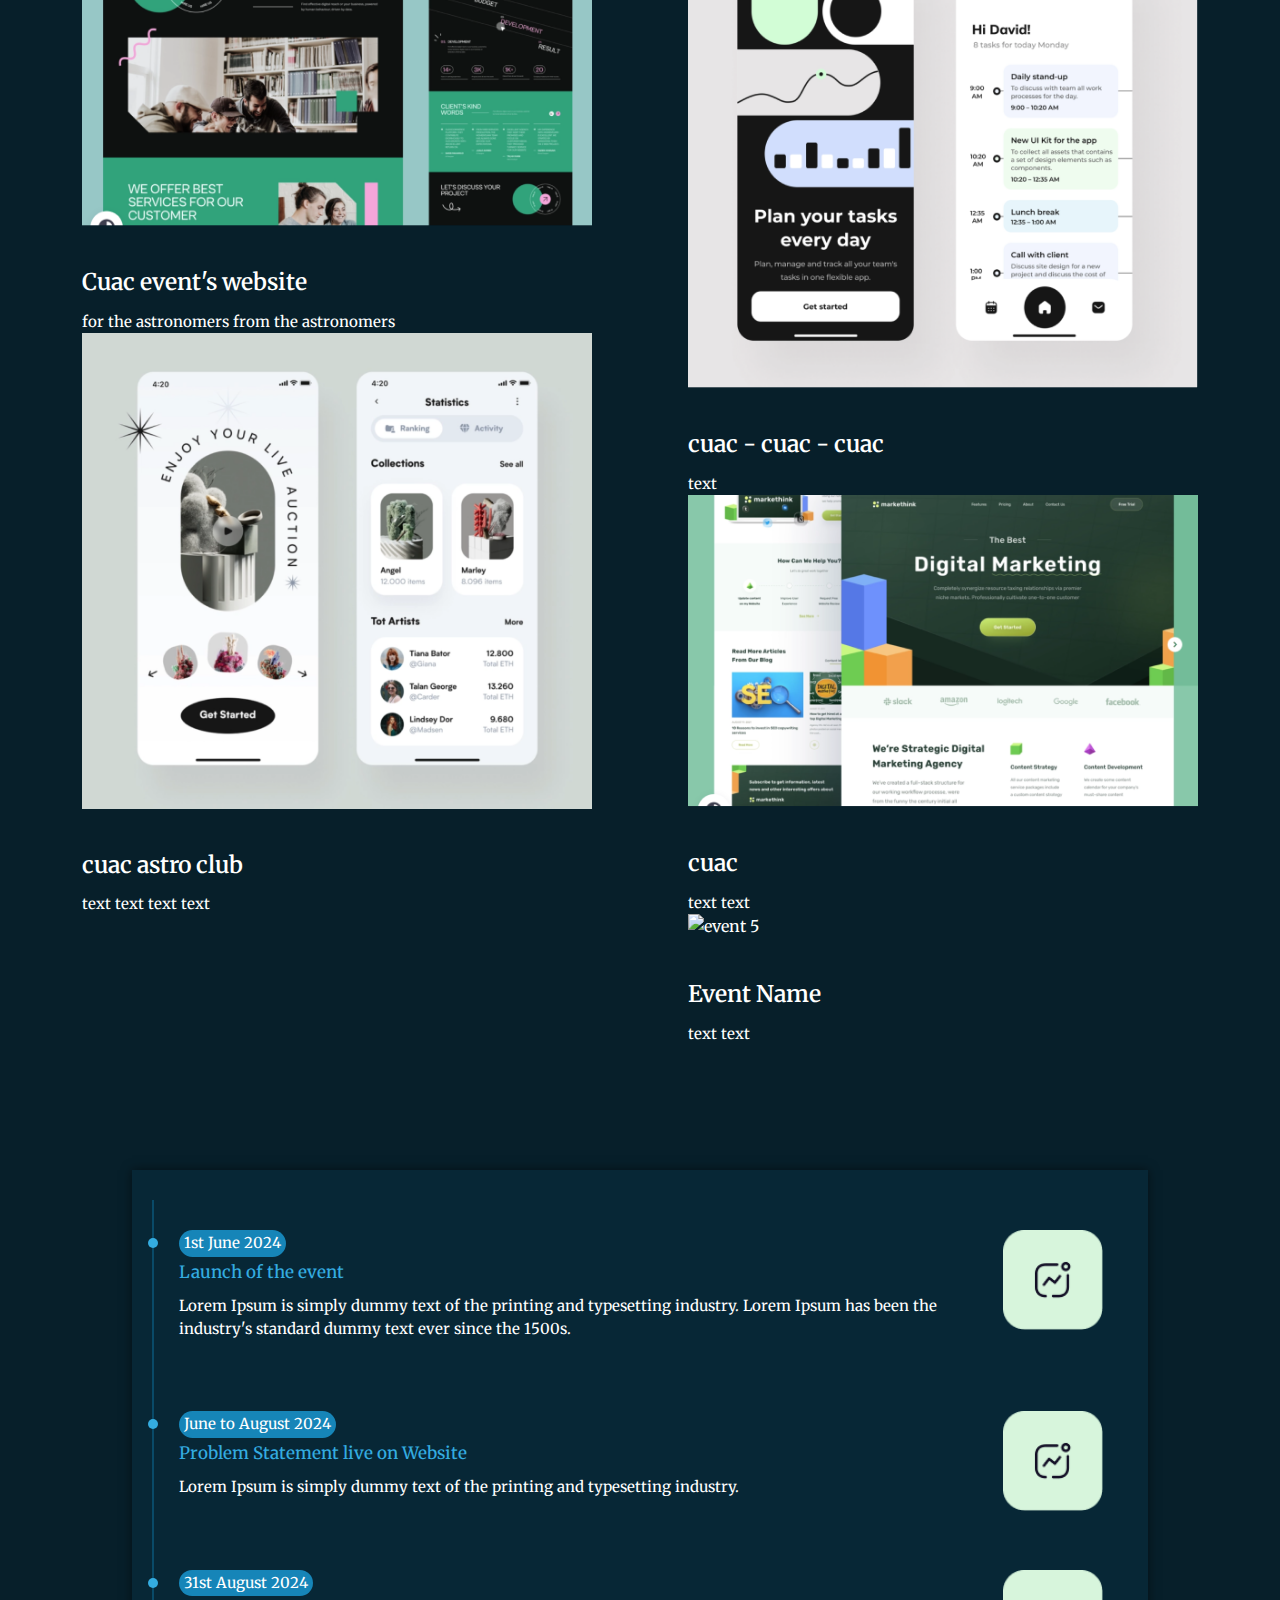
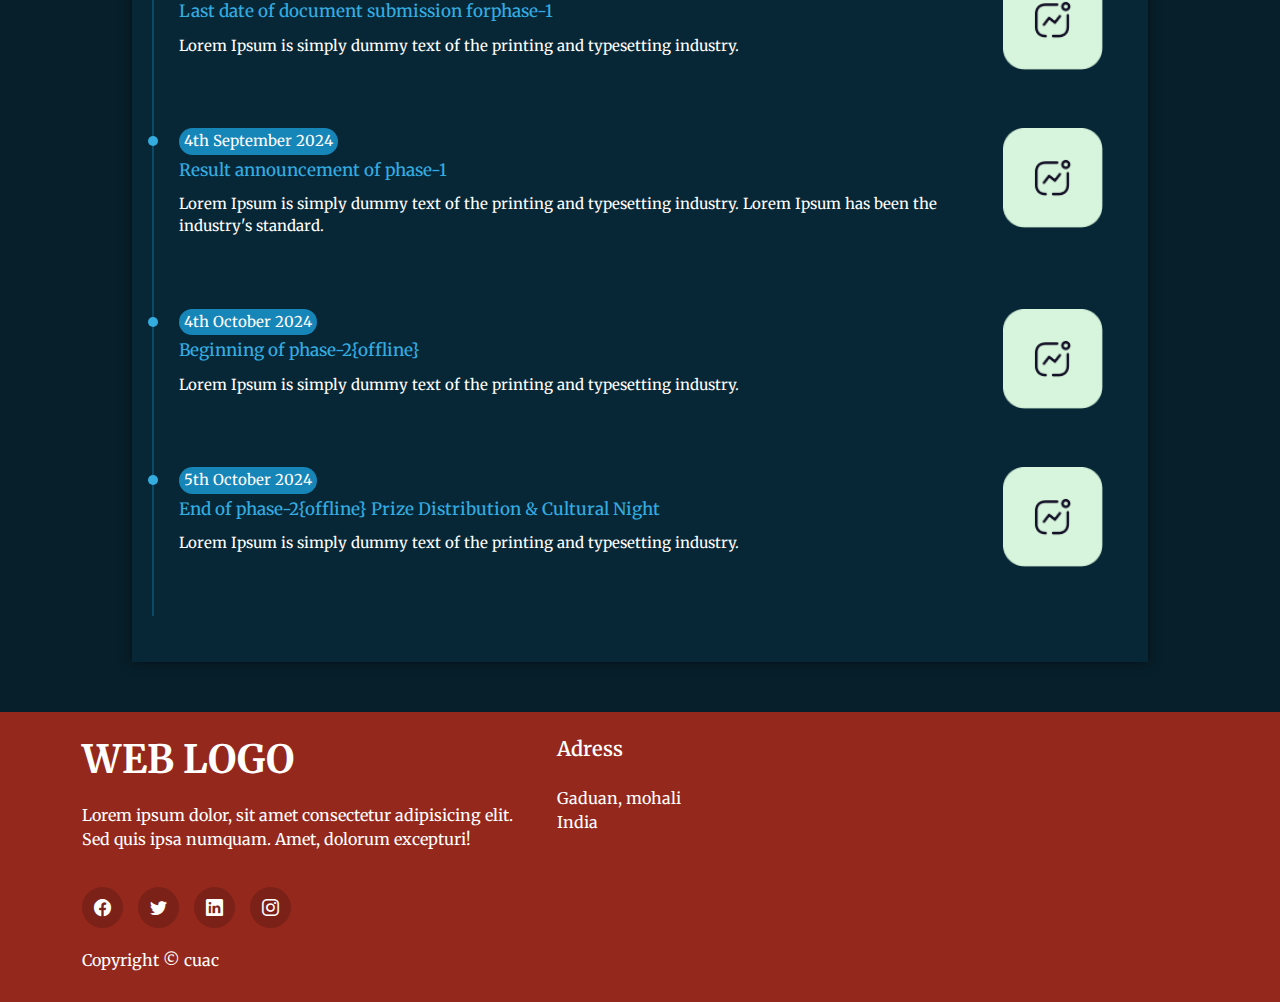
==== commit 95ae6b1d: "Update index.html" ====
--- a/index.html
+++ b/index.html
@@ -50,7 +50,9 @@
     <header class="site-header py-3 fixed-top">
       <div class="container">
         <nav class="navbar navbar-expand-lg p-0">
+
           <a class="navbar-brand p-0 m-0" href="#">Grahgaami</a>
+
           <button
             class="navbar-toggler"
             type="button"
@@ -152,27 +154,8 @@
           </div>
         </div>
       </div>
-      <div class="social-logos">
-        <div class="container">
-          <ul class="nav justify-content-between">
-            <li>
-              <img src="" alt="sponsors" />
-            </li>
-            <li>
-              <img src="" alt="sponsor" />
-            </li>
-            <li>
-              <img src="" alt="sponsor" />
-            </li>
-            <li>
-              <img src="" alt="sponsor" />
-            </li>
-            <li>
-              <img src="" alt="sponsor" />
-            </li>
-          </ul>
-        </div>
-      </div>
+      
+     
     </section>
     <!-- Hero Banner End -->
     <!-- What we do Start -->
@@ -267,6 +250,13 @@
                text text
               </p>
             </div>
+            <div class="portfolio-wrapper">
+              <img src="/assets/img/portfolio-5.png" alt="event 5" />
+              <h4>Event Name</h4>
+              <p>
+               text text
+              </p>
+            </div>
           </div>
         </div>
       </div>
--- a/assets/css/style.css
+++ b/assets/css/style.css
@@ -1,6 +1,8 @@
 body,
 html {
   font-family: "Poppins", sans-serif;
+  background-color: #071f2a;
+  color:#ffff;
 }
 
 img {
@@ -92,14 +94,14 @@
 }
 
 header.fixed-top {
-  background-color: #818381;
+  background-color: #94281C;
 }
 /* Header CSS End */
 
 /* Hero Banner Start */
 
 .hero-banner {
-  background-color: #e1e7e2;
+  background-color: #071f2a;
   padding: 120px 0 35px;
 }
 
@@ -155,7 +157,10 @@
   padding: 50px 50px 50px 30px;
   border-radius: 30px;
   transition: all 0.35s linear;
-  background-color: white;
+  background-color: #9A2A1C;
+  white-space: nowrap;
+    overflow: hidden;
+    text-overflow: ellipsis;
 }
 
 .what-we-do .boxes-wrapper:hover {
@@ -205,11 +210,12 @@
 /* Our progress Start */
 
 .timeline{
-  width:800px;
+ 
   background-color:#072736;
   color:#fff;
   padding:30px 20px;
   margin-bottom: 30px;
+  margin: 50px;
   box-shadow:0px 0px 10px rgba(0,0,0,.5);
 }
 .timeline ul{
@@ -314,80 +320,6 @@
 
 /* Our progress End */
 /* Portfolio Start */
-
-.timeline{
-  width:800px;
-  background-color:#072736;
-  color:#fff;
-  padding:30px 20px;
-  margin-bottom: 30px;
-  box-shadow:0px 0px 10px rgba(0,0,0,.5);
-}
-.timeline ul{
-  list-style-type:none;
-  border-left:2px solid #094a68;
-  padding:10px 5px;
-}
-.timeline ul li .image{
-  width: 100px;
-  height: 100px;
-  float: right;
-  } 
-  
-.timeline ul li{
-  padding:20px 20px;
-  position:relative;
-  cursor:pointer;
-  transition:.5s;
-}
-.timeline ul li span{
-  display:inline-block;
-  background-color:#1685b8;
-  border-radius:25px;
-  padding:2px 5px;
-  font-size:15px;
-  text-align:center;
-}
-.timeline ul li .content h3{
-  color:#34ace0;
-  font-size:17px;
-  padding-top:5px;
-}
-.timeline ul li .content p{
-  padding:5px 0px 15px 0px;
-  font-size:15px;
-}
-.timeline ul li:before{
-  position:absolute;
-  content:'';
-  width:10px;
-  height:10px;
-  background-color:#34ace0;
-  border-radius:50%;
-  left:-11px;
-  top:28px;
-  transition:.5s;
-}
-.timeline ul li:hover{
-  background-color:#071f2a;
-}
-.timeline ul li:hover:before{
-  background-color:#0F0;
-  box-shadow:0px 0px 10px 2px #0F0;
-}
-@media (max-width:300px){
-  .timeline{
-    width:100%;
-    padding:30px 5px 30px 10px;
-  }
-  .timeline ul li .content h3{
-    color:#34ace0;
-    font-size:15px;
-  }
-
-}
-
-
 
 .portfolio {
   padding: 75px 0;
@@ -594,8 +526,8 @@
 /* Footer Start */
 
 .site-footer {
-  padding: 75px 0 30px;
-  background-color: #00ca72;
+  padding: 25px 0 30px;
+  background-color: #94281C;
 }
 
 .site-footer h2 {
@@ -619,7 +551,7 @@
   height: 41px;
   width: 41px;
   border-radius: 41px;
-  background-color: #20b15a;
+  background-color:#7B2118;
   color: white;
   font-size: 17px;
   display: inline-flex;
@@ -639,7 +571,7 @@
 }
 
 .site-footer .footer-menu {
-  row-gap: 25px;
+  row-gap: 15px;
 }
 
 .site-footer .footer-menu li a {
@@ -652,7 +584,7 @@
 }
 
 .site-footer .copyright {
-  margin: 70px 0 0;
+  margin: 20px 0 0;
 }
 
 /* Footer End */
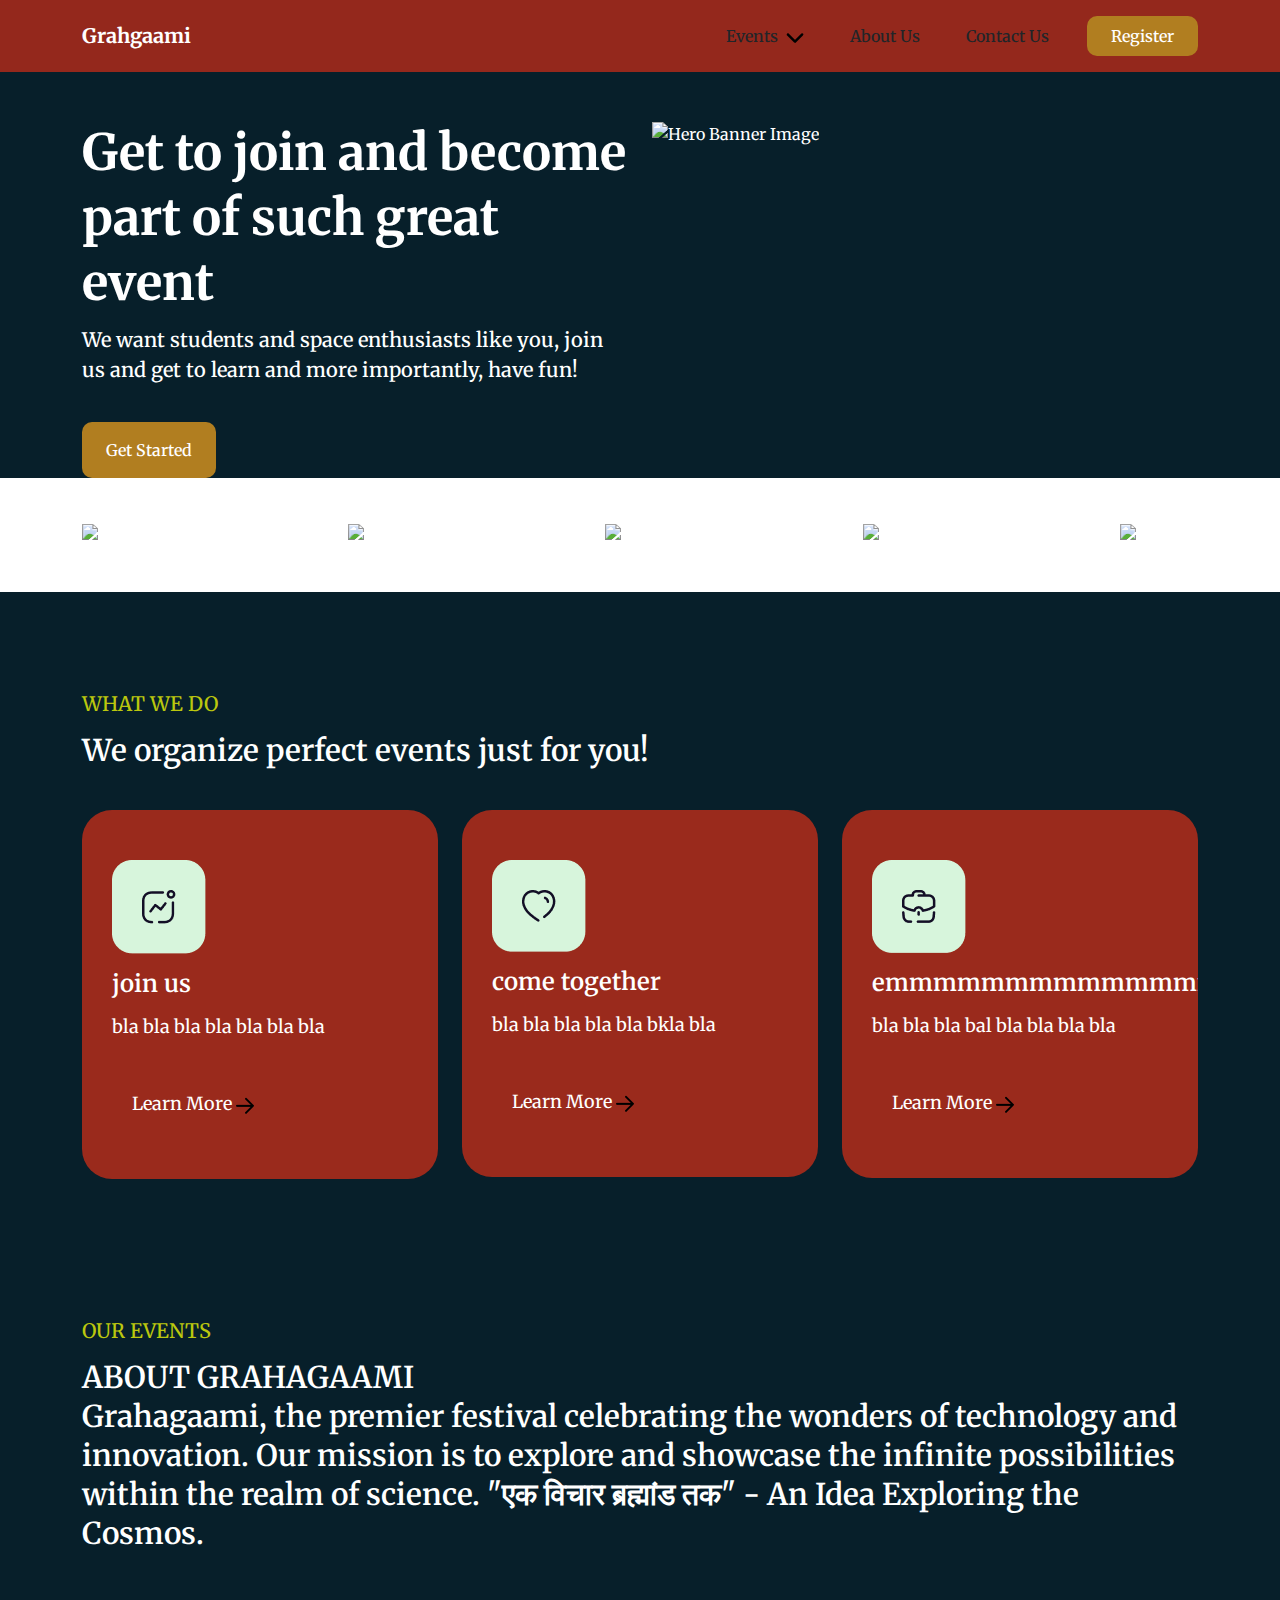
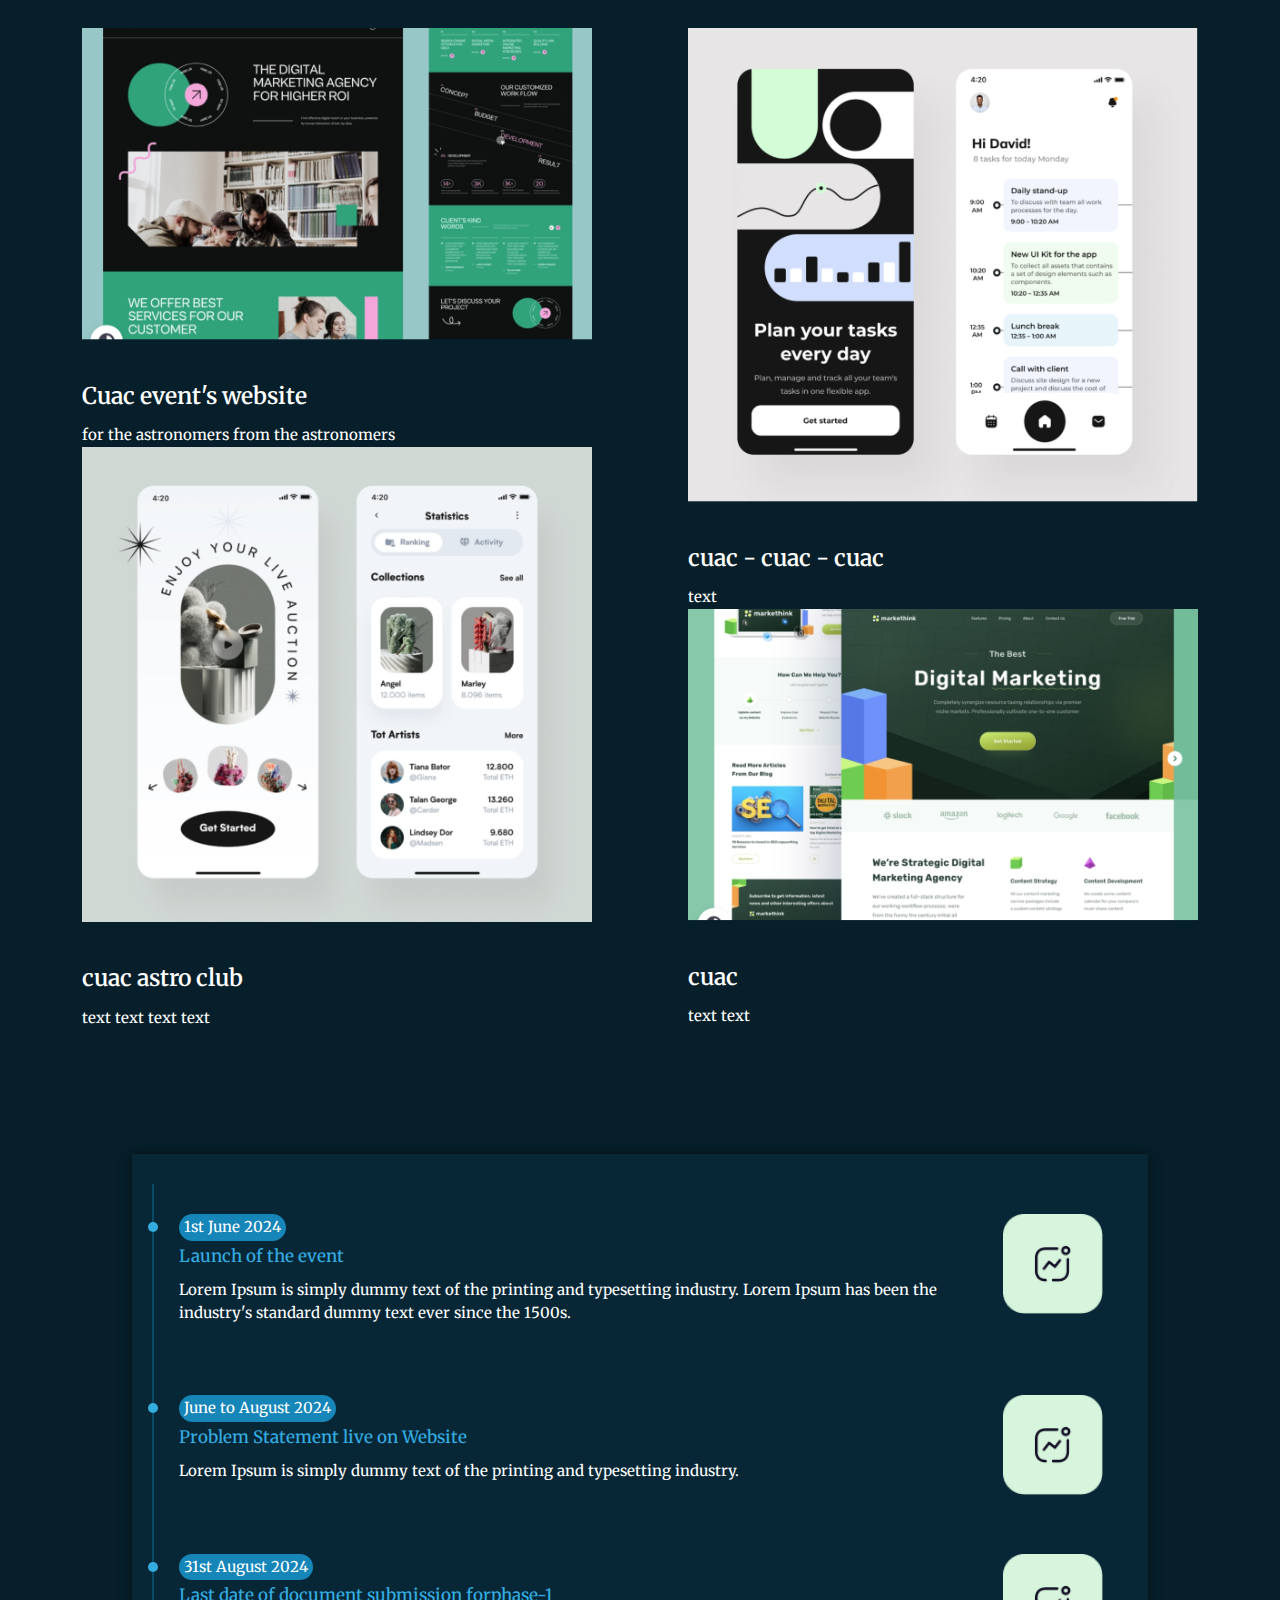
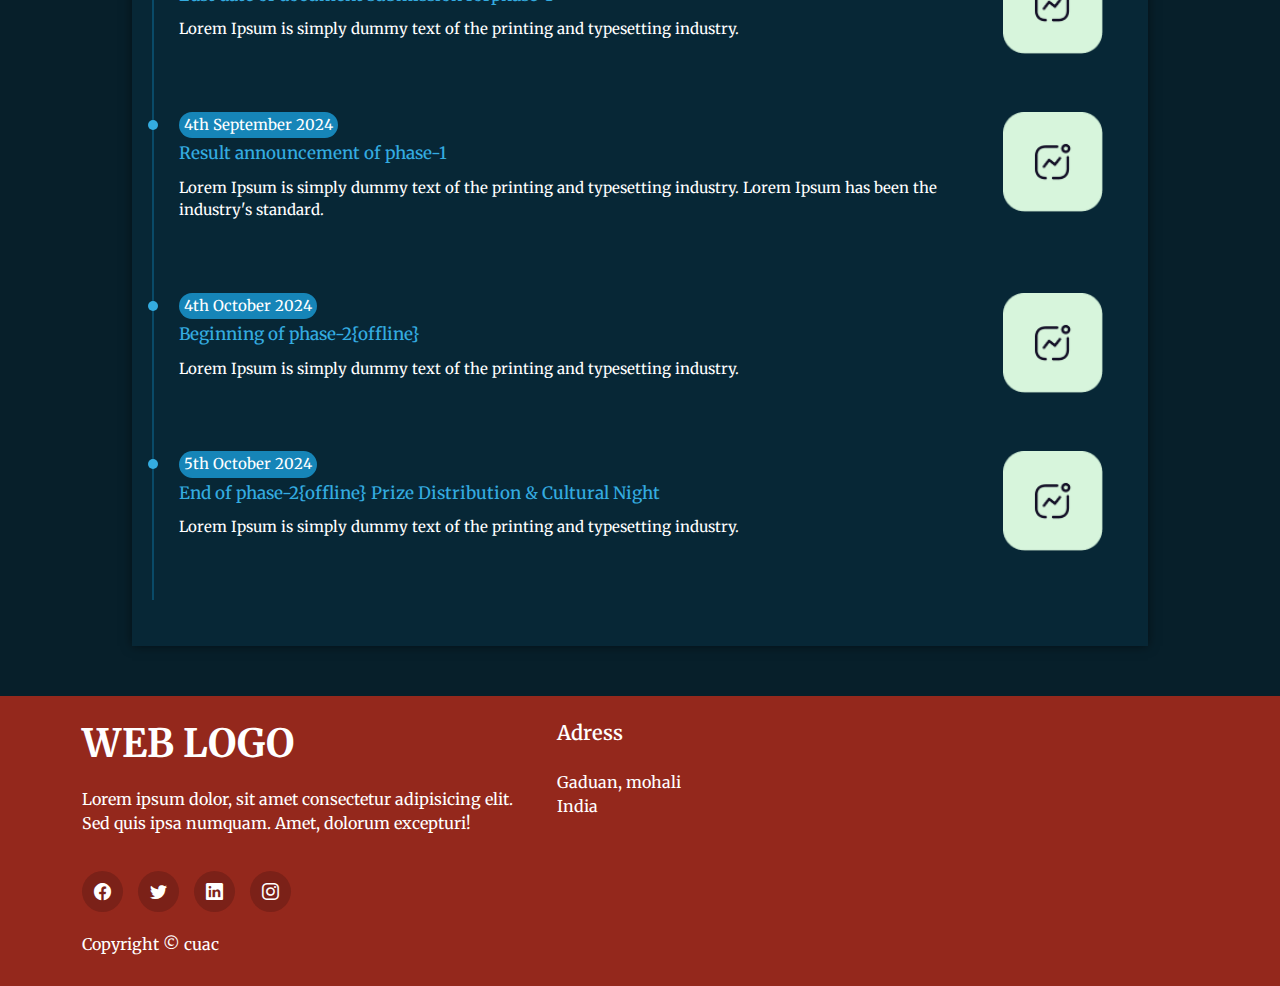
==== commit 43535dab: "Merge pull request #14 from itsAJ36/patch-10" ====
--- a/index.html
+++ b/index.html
@@ -50,9 +50,7 @@
     <header class="site-header py-3 fixed-top">
       <div class="container">
         <nav class="navbar navbar-expand-lg p-0">
-
           <a class="navbar-brand p-0 m-0" href="#">Grahgaami</a>
-
           <button
             class="navbar-toggler"
             type="button"
@@ -154,8 +152,27 @@
           </div>
         </div>
       </div>
-      
-     
+      <div class="social-logos">
+        <div class="container">
+          <ul class="nav justify-content-between">
+            <li>
+              <img src="" alt="sponsors" />
+            </li>
+            <li>
+              <img src="" alt="sponsor" />
+            </li>
+            <li>
+              <img src="" alt="sponsor" />
+            </li>
+            <li>
+              <img src="" alt="sponsor" />
+            </li>
+            <li>
+              <img src="" alt="sponsor" />
+            </li>
+          </ul>
+        </div>
+      </div>
     </section>
     <!-- Hero Banner End -->
     <!-- What we do Start -->
@@ -215,7 +232,7 @@
             <h2 class="main-heading">
               ABOUT
               GRAHAGAAMI <br />
-              <p>Grahagaami, the premier festival celebrating the wonders of technology and innovation. Our mission is to explore and showcase the infinite possibilities within the realm of science. "एक विचार ब्रह्मांड तक" - An Idea Exploring the Cosmos.</p>
+              <p class="about-p">Grahagaami, the premier festival celebrating the wonders of technology and innovation. Our mission is to explore and showcase the infinite possibilities within the realm of science. "एक विचार ब्रह्मांड तक" - An Idea Exploring the Cosmos.</p>
             </h2>
           </div>
           <div class="portfolio-container">
@@ -246,13 +263,6 @@
             <div class="portfolio-wrapper">
               <img src="/assets/img/portfolio-4.png" alt="Portfolio 4" />
               <h4>cuac</h4>
-              <p>
-               text text
-              </p>
-            </div>
-            <div class="portfolio-wrapper">
-              <img src="/assets/img/portfolio-5.png" alt="event 5" />
-              <h4>Event Name</h4>
               <p>
                text text
               </p>
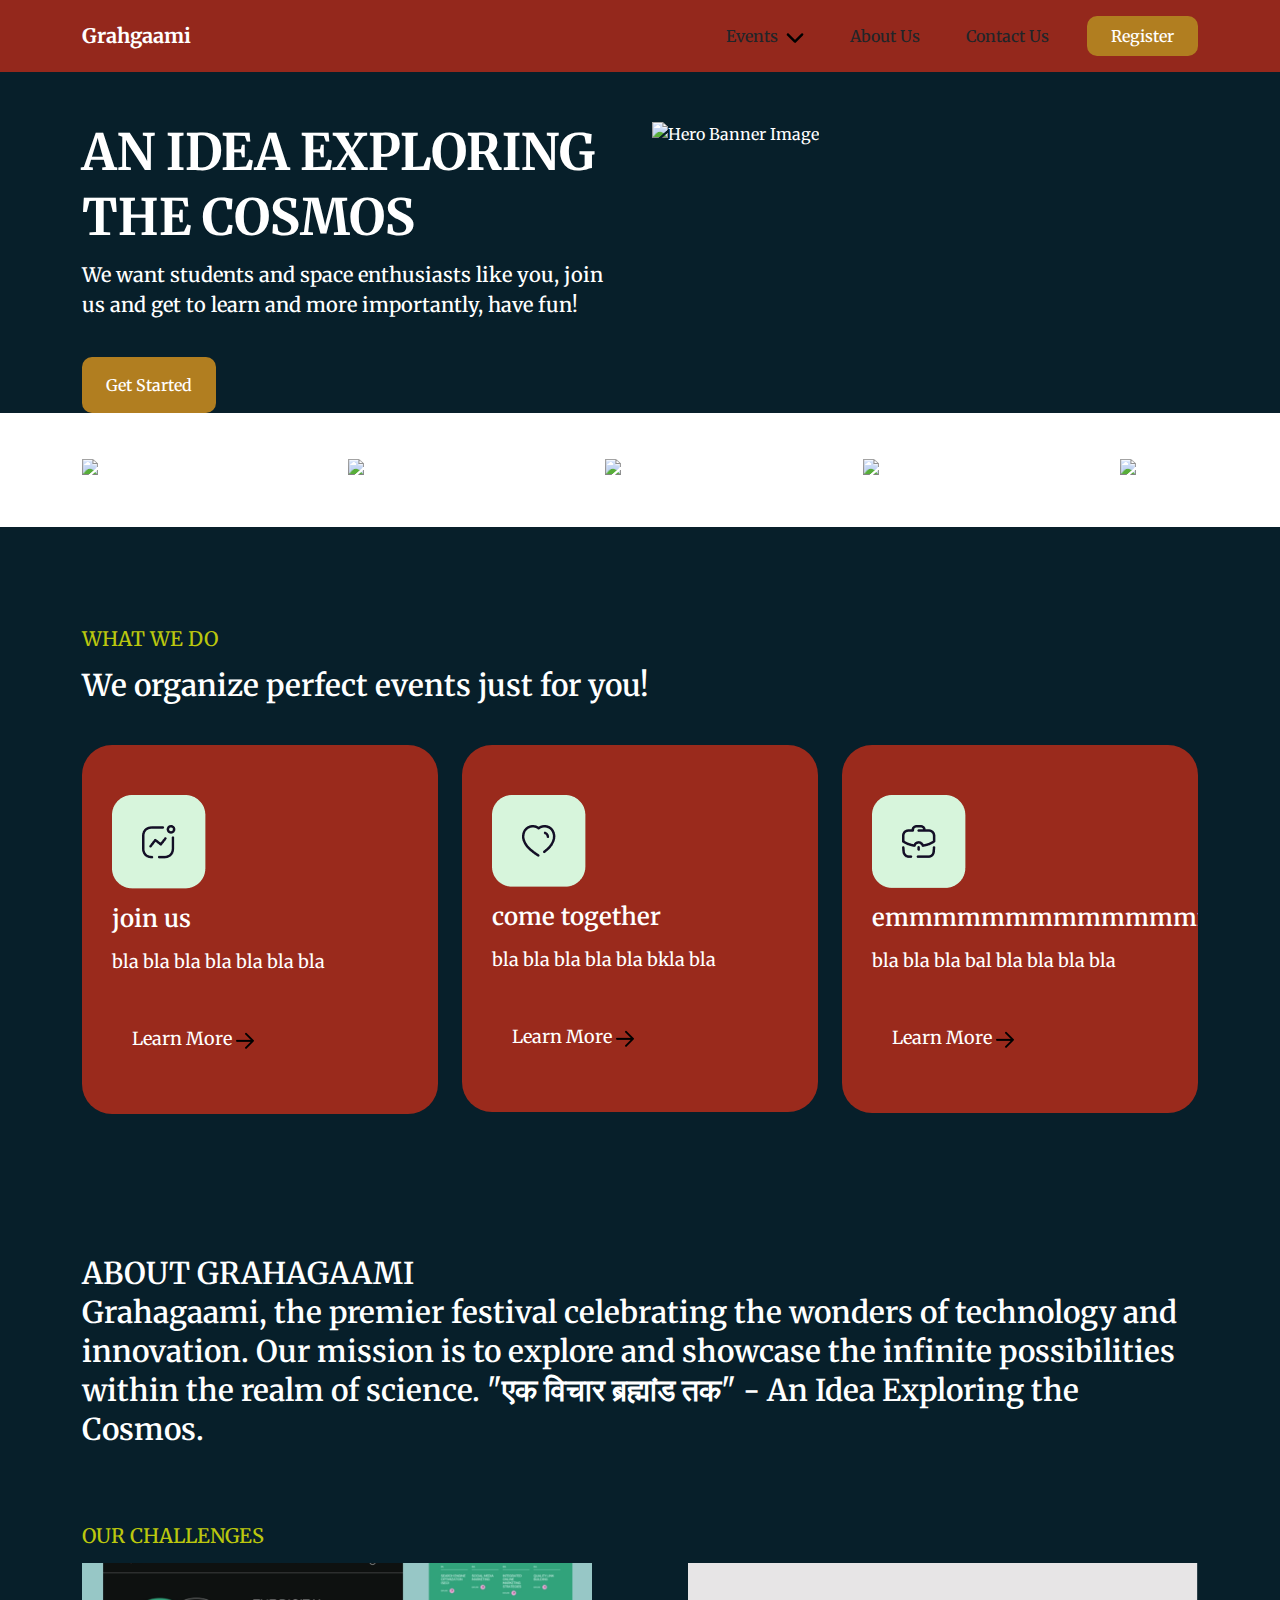
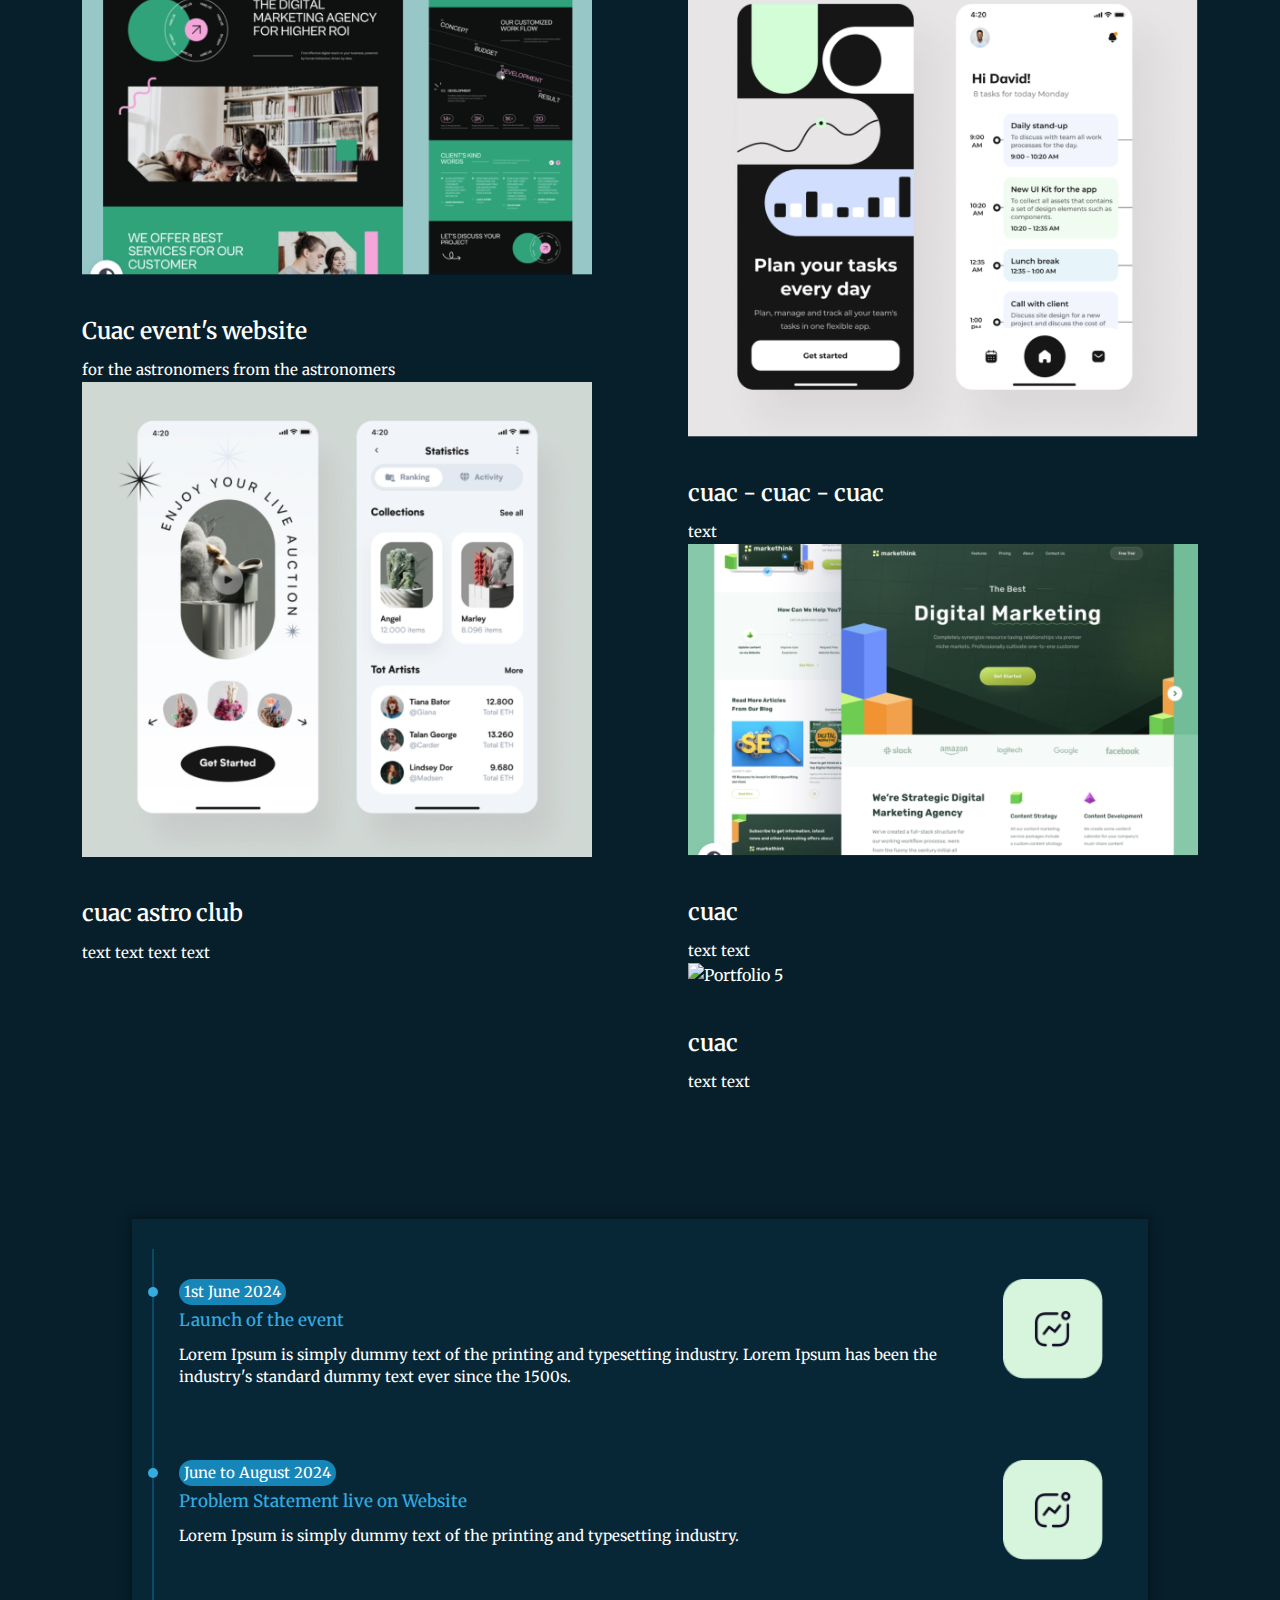
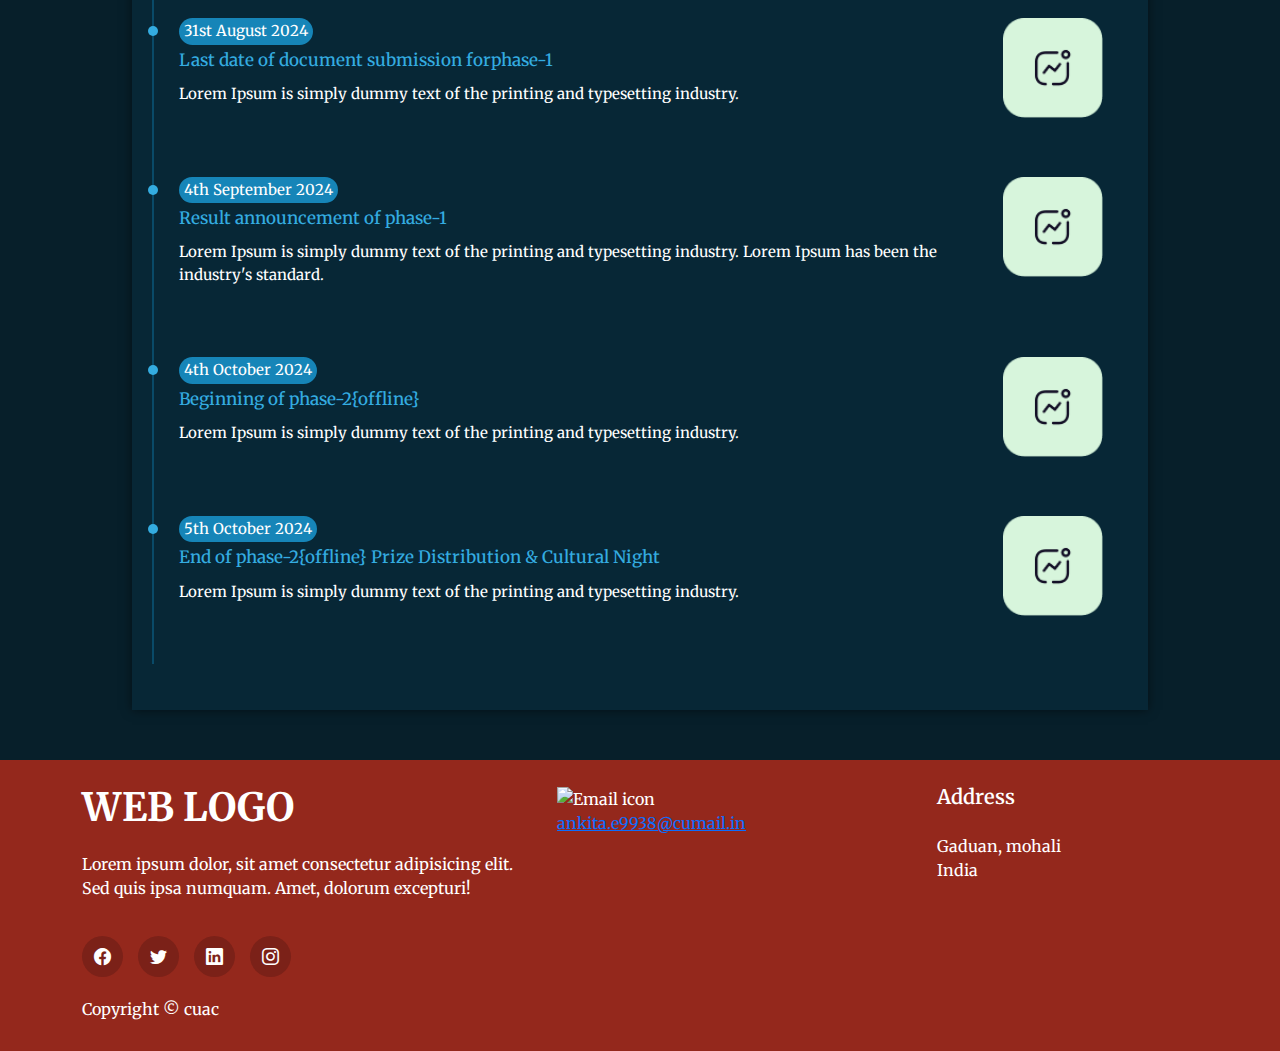
==== commit 0cc870bb: "adress = address" ====
--- a/index.html
+++ b/index.html
@@ -137,7 +137,7 @@
           <div
             class="col-md-6 d-flex flex-column align-items-start justify-content-center"
           >
-            <h2>Get to join and become part of such great event</h2>
+            <h2>AN IDEA EXPLORING THE COSMOS</h2>
             <p>
               We want students and space enthusiasts like you, join us and get to learn and more importantly, have fun!
             </p>
@@ -148,27 +148,28 @@
             </a>
           </div>
           <div class="col-md-6">
-            <img src="/assets/img/marsimageuned.jpg" alt="Hero Banner Image" />
+            <img src="/assets/img/grahimg2.png" alt="Hero Banner Image" />
           </div>
         </div>
       </div>
+      
       <div class="social-logos">
         <div class="container">
           <ul class="nav justify-content-between">
             <li>
-              <img src="" alt="sponsors" />
+              <img src="/assets/img/1.png" alt="sponsors" width="200" height="200"/>
             </li>
             <li>
-              <img src="" alt="sponsor" />
+              <img src="/assets/img/2.png" alt="sponsor" width="200" height="200"/>
             </li>
             <li>
-              <img src="" alt="sponsor" />
+              <img src="/assets/img/3.png" alt="sponsor" width="200" height="200"/>
             </li>
             <li>
-              <img src="" alt="sponsor" />
+              <img src="/assets/img/4.png" alt="sponsor" width="200" height="200"/>
             </li>
             <li>
-              <img src="" alt="sponsor" />
+              <img src="/assets/img/5.png" alt="sponsor" width="200" height="200" />
             </li>
           </ul>
         </div>
@@ -228,12 +229,13 @@
       <div class="container">
         <div class="row">
           <div class="col-md-12">
-            <h5 class="sub-heading">Our Events</h5>
+            
             <h2 class="main-heading">
               ABOUT
               GRAHAGAAMI <br />
               <p class="about-p">Grahagaami, the premier festival celebrating the wonders of technology and innovation. Our mission is to explore and showcase the infinite possibilities within the realm of science. "एक विचार ब्रह्मांड तक" - An Idea Exploring the Cosmos.</p>
             </h2>
+            <h5 class="sub-heading">OUR CHALLENGES</h5>
           </div>
           <div class="portfolio-container">
             <div class="portfolio-wrapper">
@@ -267,6 +269,15 @@
                text text
               </p>
             </div>
+
+            <div class="portfolio-wrapper">
+              <img src="/assets/img/portfolio-5.png" alt="Portfolio 5" />
+              <h4>cuac</h4>
+              <p>
+               text text
+              </p>
+            </div>
+            
           </div>
         </div>
       </div>
@@ -363,8 +374,16 @@
            
           </div>
           
+          <div class="col-md-4">
+            <img
+              src="./assets/img/email.png"
+              alt="Email icon"
+              class="icon contact-icon email-icon"
+            />
+            <p><a href="mailto:ankita.e9938@cumail.in">ankita.e9938@cumail.in</a></p>
+          </div>
           <div class="col-md-3">
-            <h3>Adress</h3>
+            <h3>Address</h3>
             <p>Gaduan, mohali <br />India</p>
           </div>
           <div class="col-md-12">
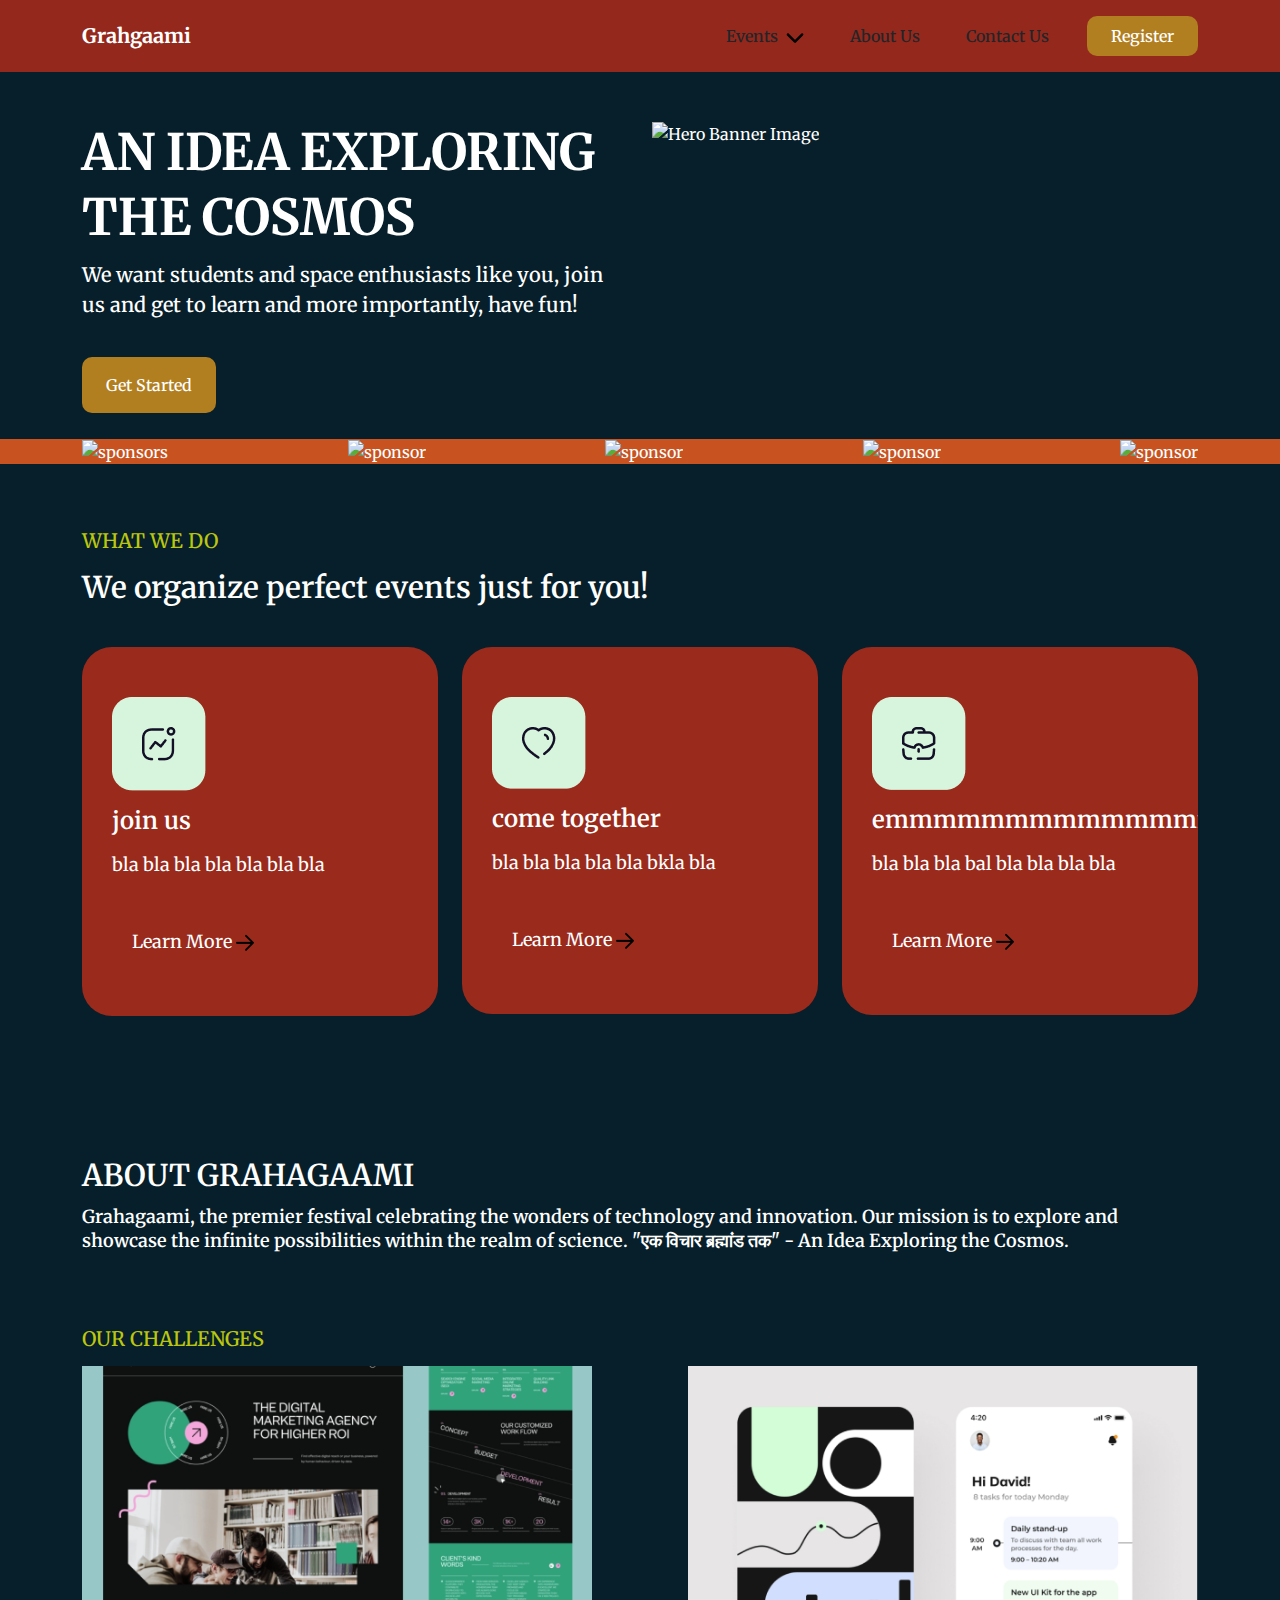
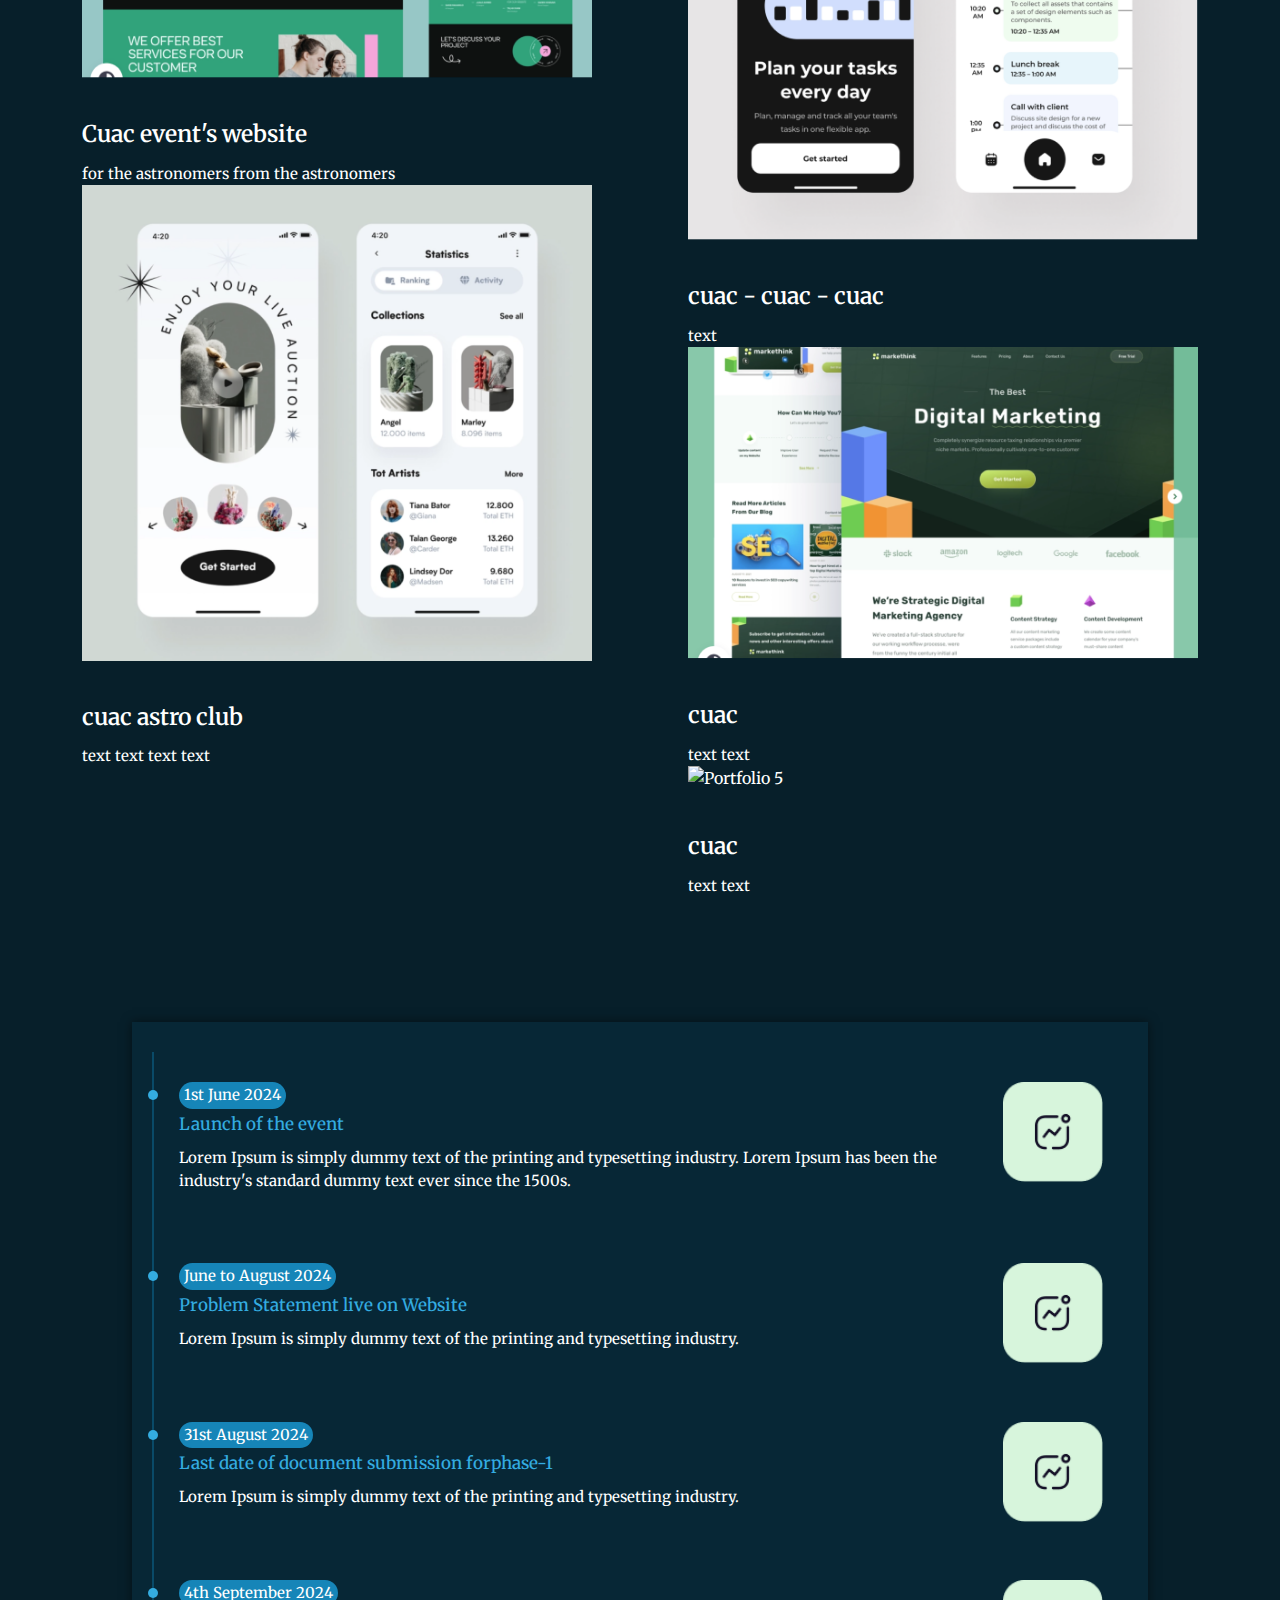
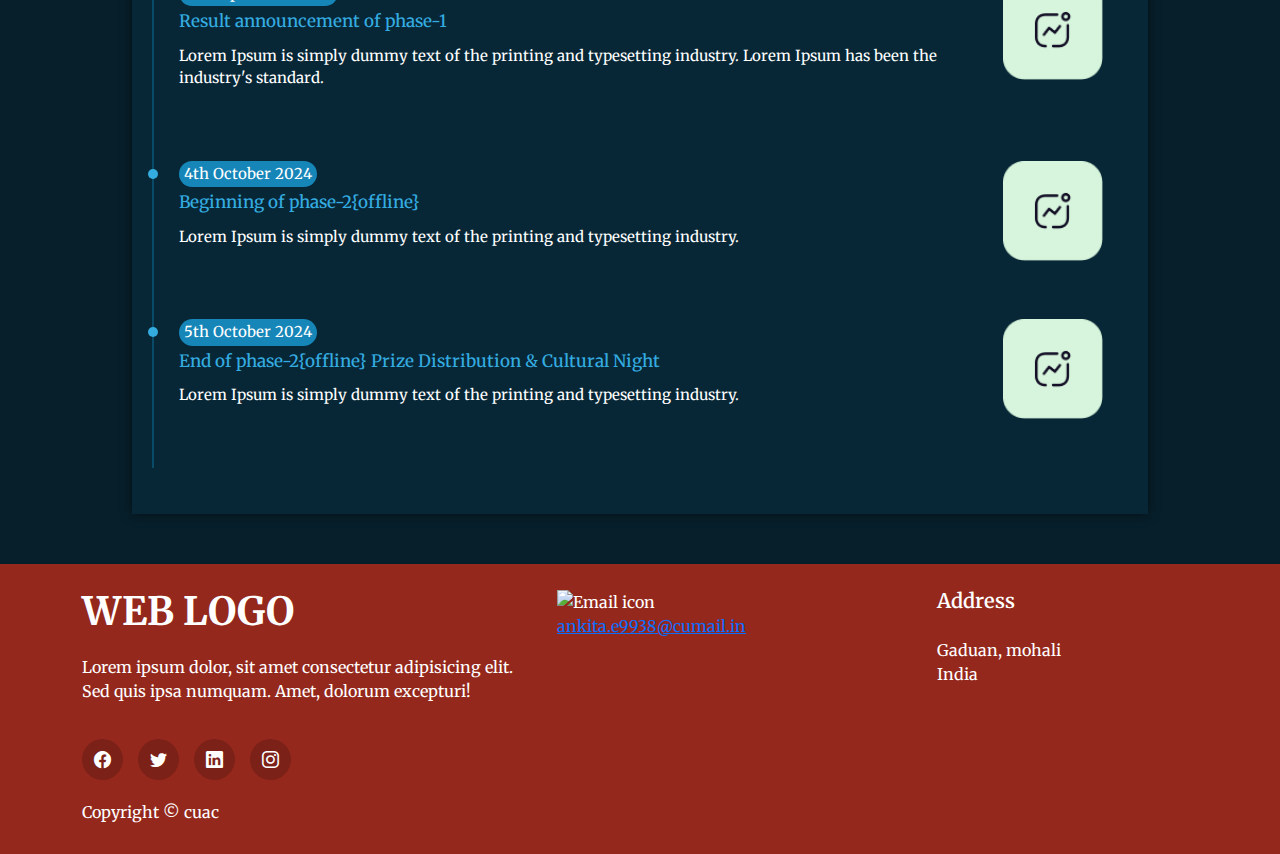
==== commit f5f2f013: "link adjustments" ====
--- a/index.html
+++ b/index.html
@@ -110,10 +110,10 @@
 </html>
               </li>
               <li class="nav-item">
-                <a class="nav-link text-dark fw-regular" href="#">About Us</a>
+                <a class="nav-link text-dark fw-regular" href="https://linktr.ee/CuacIndia" target="_blank">About Us</a>
               </li>
               <li class="nav-item">
-                <a class="nav-link text-dark fw-regular" href="#">Contact Us</a>
+                <a class="nav-link text-dark fw-regular" href="#mail-karo">Contact Us</a>
               </li>
             
               <li class="nav-item">
@@ -374,7 +374,7 @@
            
           </div>
           
-          <div class="col-md-4">
+          <div class="col-md-4" id="mail-karo">
             <img
               src="./assets/img/email.png"
               alt="Email icon"
@@ -394,17 +394,17 @@
                 ></a>
               </li>
               <li>
-                <a href="https://twitter.com" target="_blank"
+                <a href="https://x.com/CUACindia" target="_blank"
                   ><i class="bi bi-twitter"></i
                 ></a>
               </li>
               <li>
-                <a href="https://linkedin.com" target="_blank"
+                <a href="https://www.linkedin.com/in/cuacindia" target="_blank"
                   ><i class="bi bi-linkedin"></i
                 ></a>
               </li>
               <li>
-                <a href="https://instagram.com" target="_blank"
+                <a href="https://instagram.com/cuac.in?igshid=MzRlODBiNWFlZA==" target="_blank"
                   ><i class="bi bi-instagram"></i
                 ></a>
               </li>
--- a/assets/css/style.css
+++ b/assets/css/style.css
@@ -3,6 +3,11 @@
   font-family: "Poppins", sans-serif;
   background-color: #071f2a;
   color:#ffff;
+  background-image: url(https://images.unsplash.com/photo-1630694093867-4b947d812bf0?q=80&w=1915&auto=format&fit=crop&ixlib=rb-4.0.3&ixid=M3wxMjA3fDB8MHxwaG90by1wYWdlfHx8fGVufDB8fHx8fA%3D%3D);
+  background-size: cover;
+  background-repeat: no-repeat;
+  background-attachment: fixed;
+  background-position: center;
 }
 
 img {
@@ -68,6 +73,8 @@
   column-gap: 30px;
 }
 
+
+
 .text-dark {
   color: black;
 }
@@ -102,7 +109,7 @@
 
 .hero-banner {
   background-color: #071f2a;
-  padding: 120px 0 35px;
+  padding: 120px 0 0 0;
 }
 
 .hero-banner h2 {
@@ -124,14 +131,24 @@
   line-height: 1;
 }
 
+
 .social-logos {
-  background-color: #fff;
-  padding: 44px 0;
-}
+  background-color: #c85321;
+  margin-top: 2%;
+  
+}
+
+
+
 /* Hero Banner End */
 
 
 /* What we do Start */
+.about-p{
+  font-size: large;
+  margin-top: 10px;
+}
+
 
 .what-we-do {
   padding: 65px 0;
@@ -588,7 +605,13 @@
 }
 
 /* Footer End */
-
+.contact-icon {
+  cursor: default;
+}
+
+.email-icon {
+  height: 2.5rem;
+}
 /* Media Queries Start*/
 
 @media screen and (max-width: 1199px) {
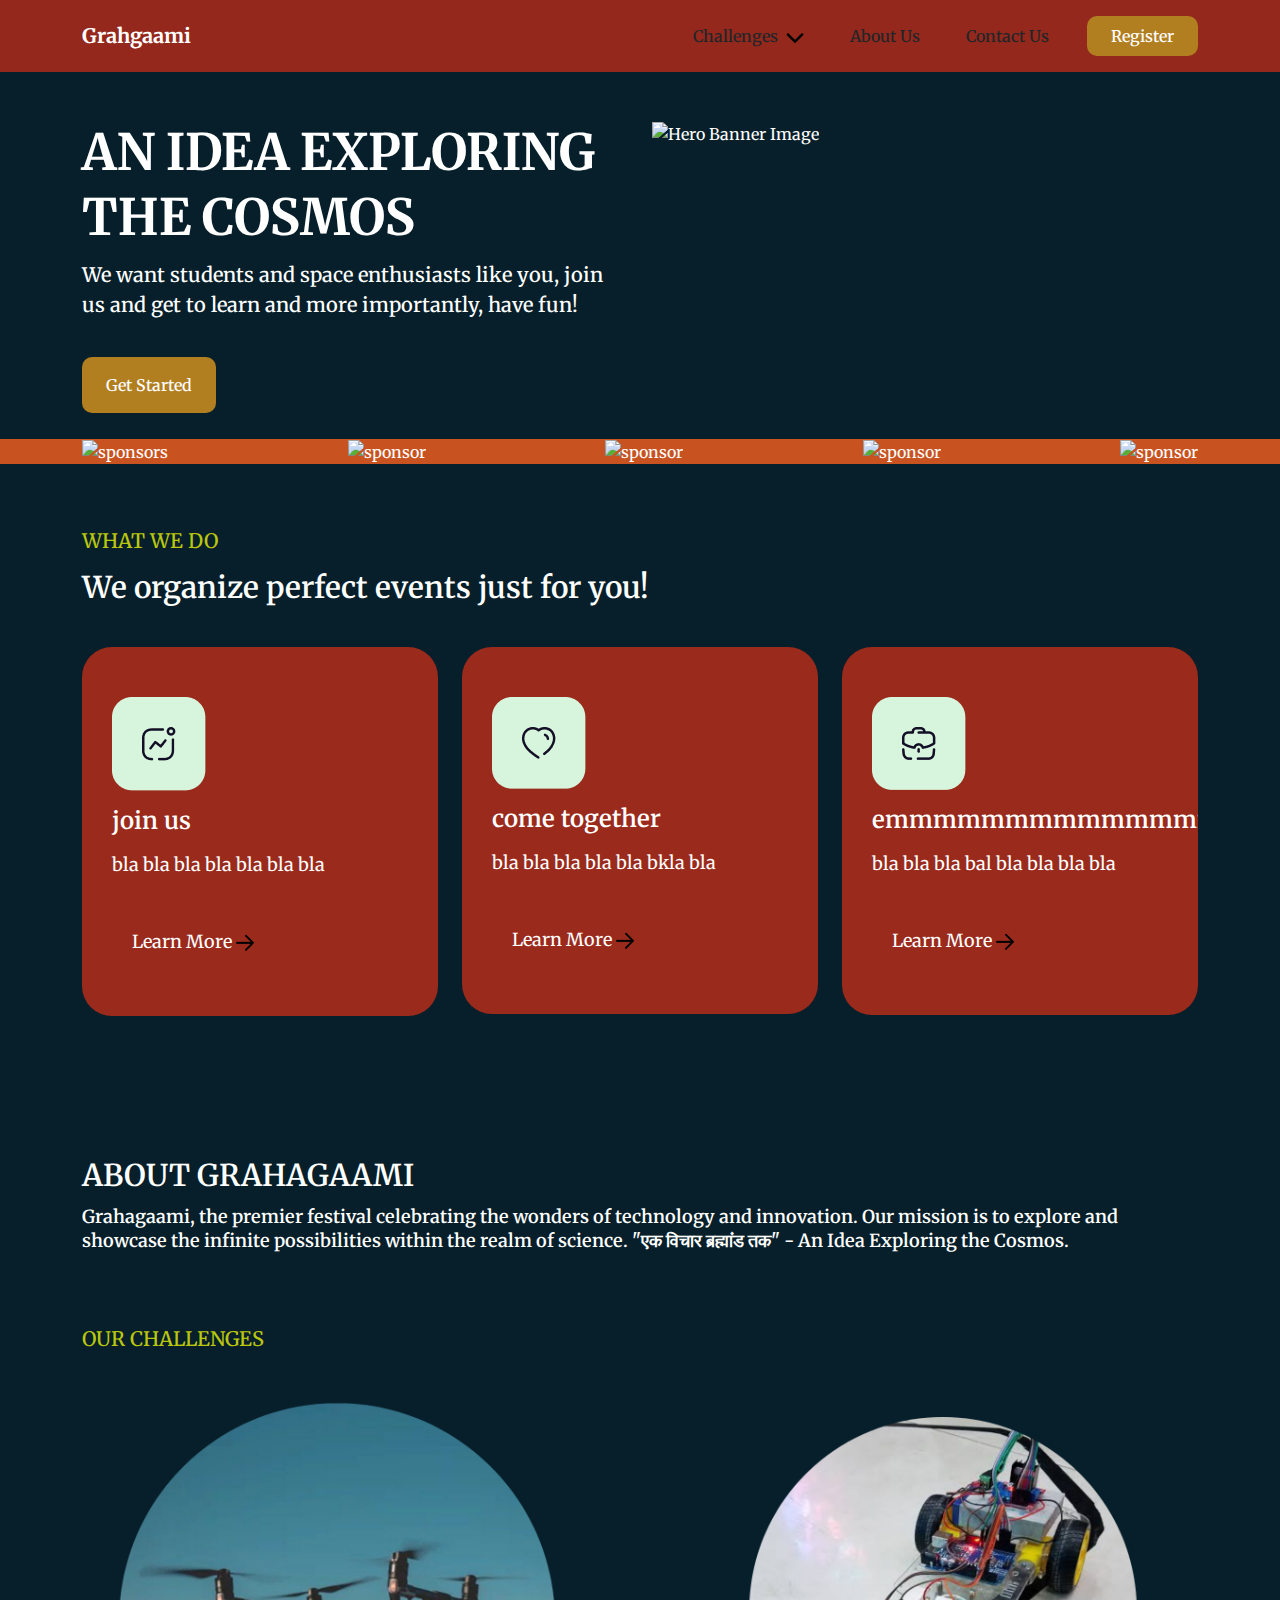
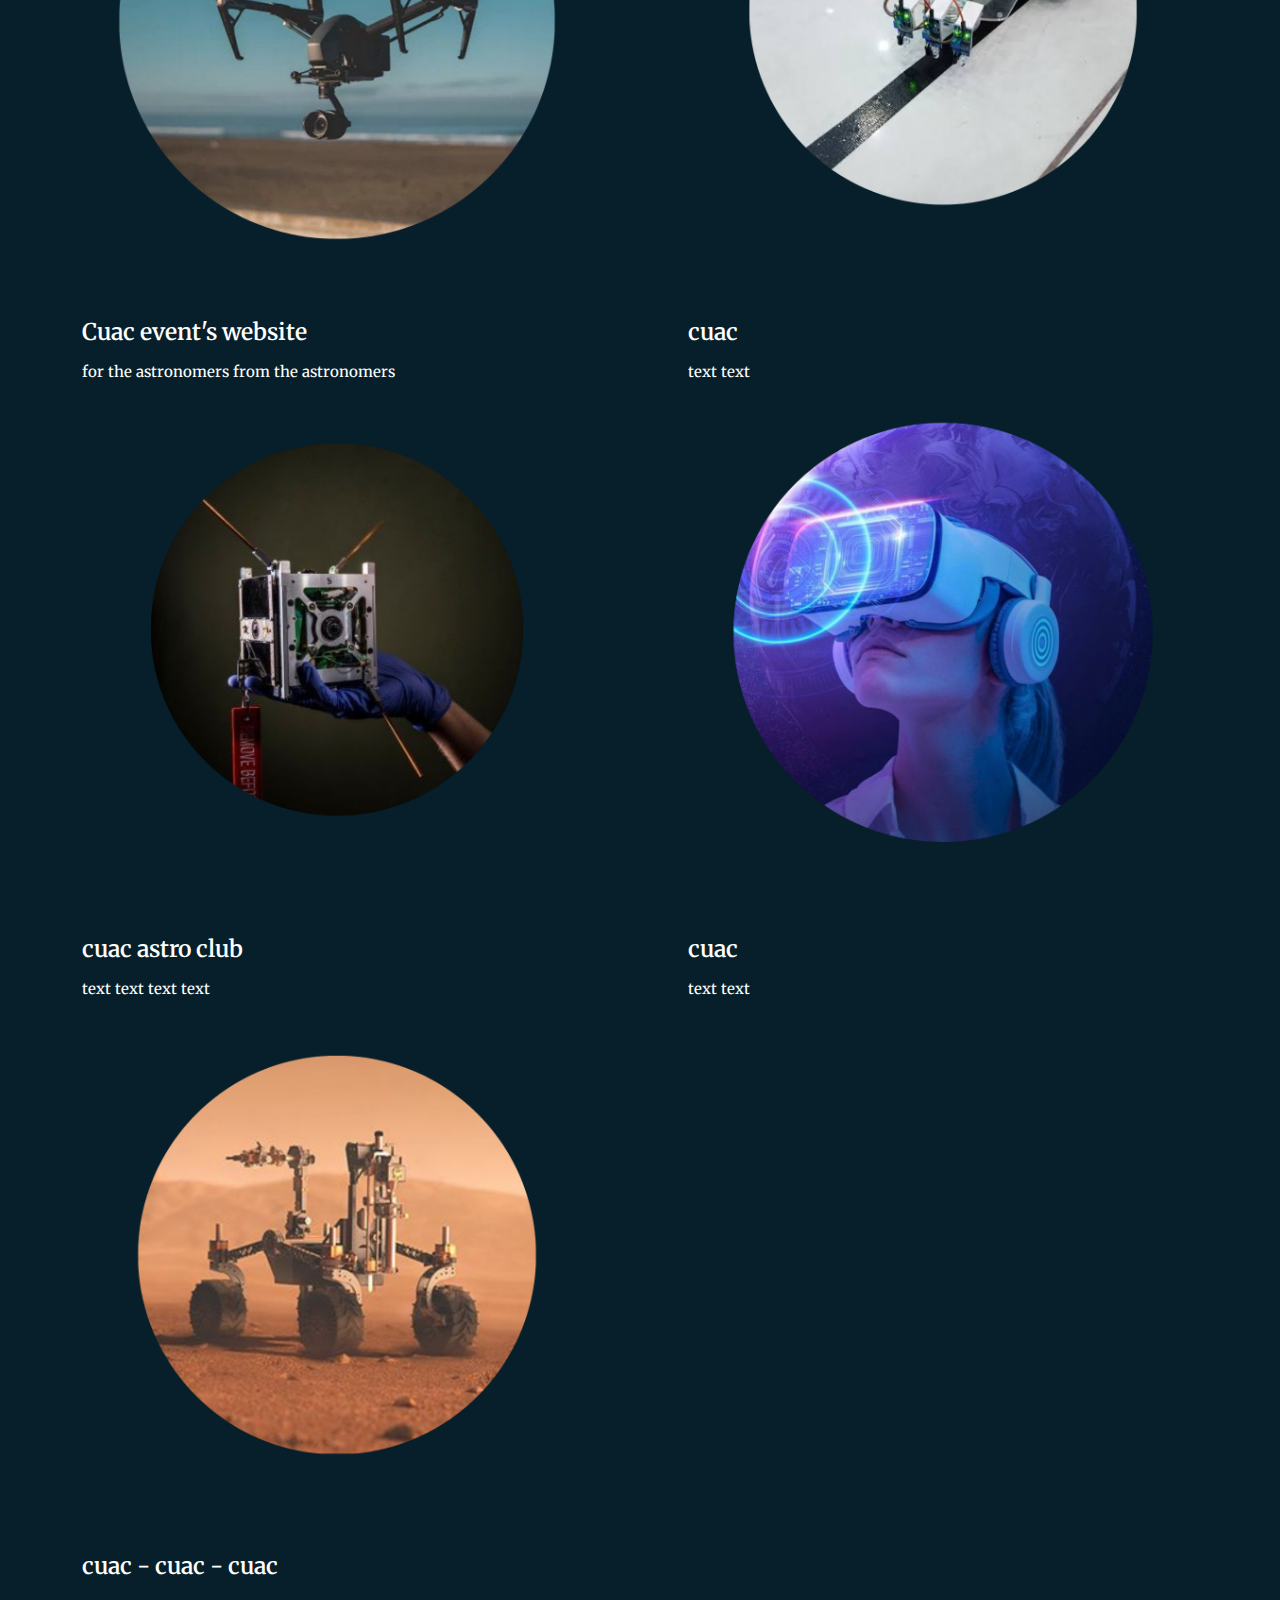
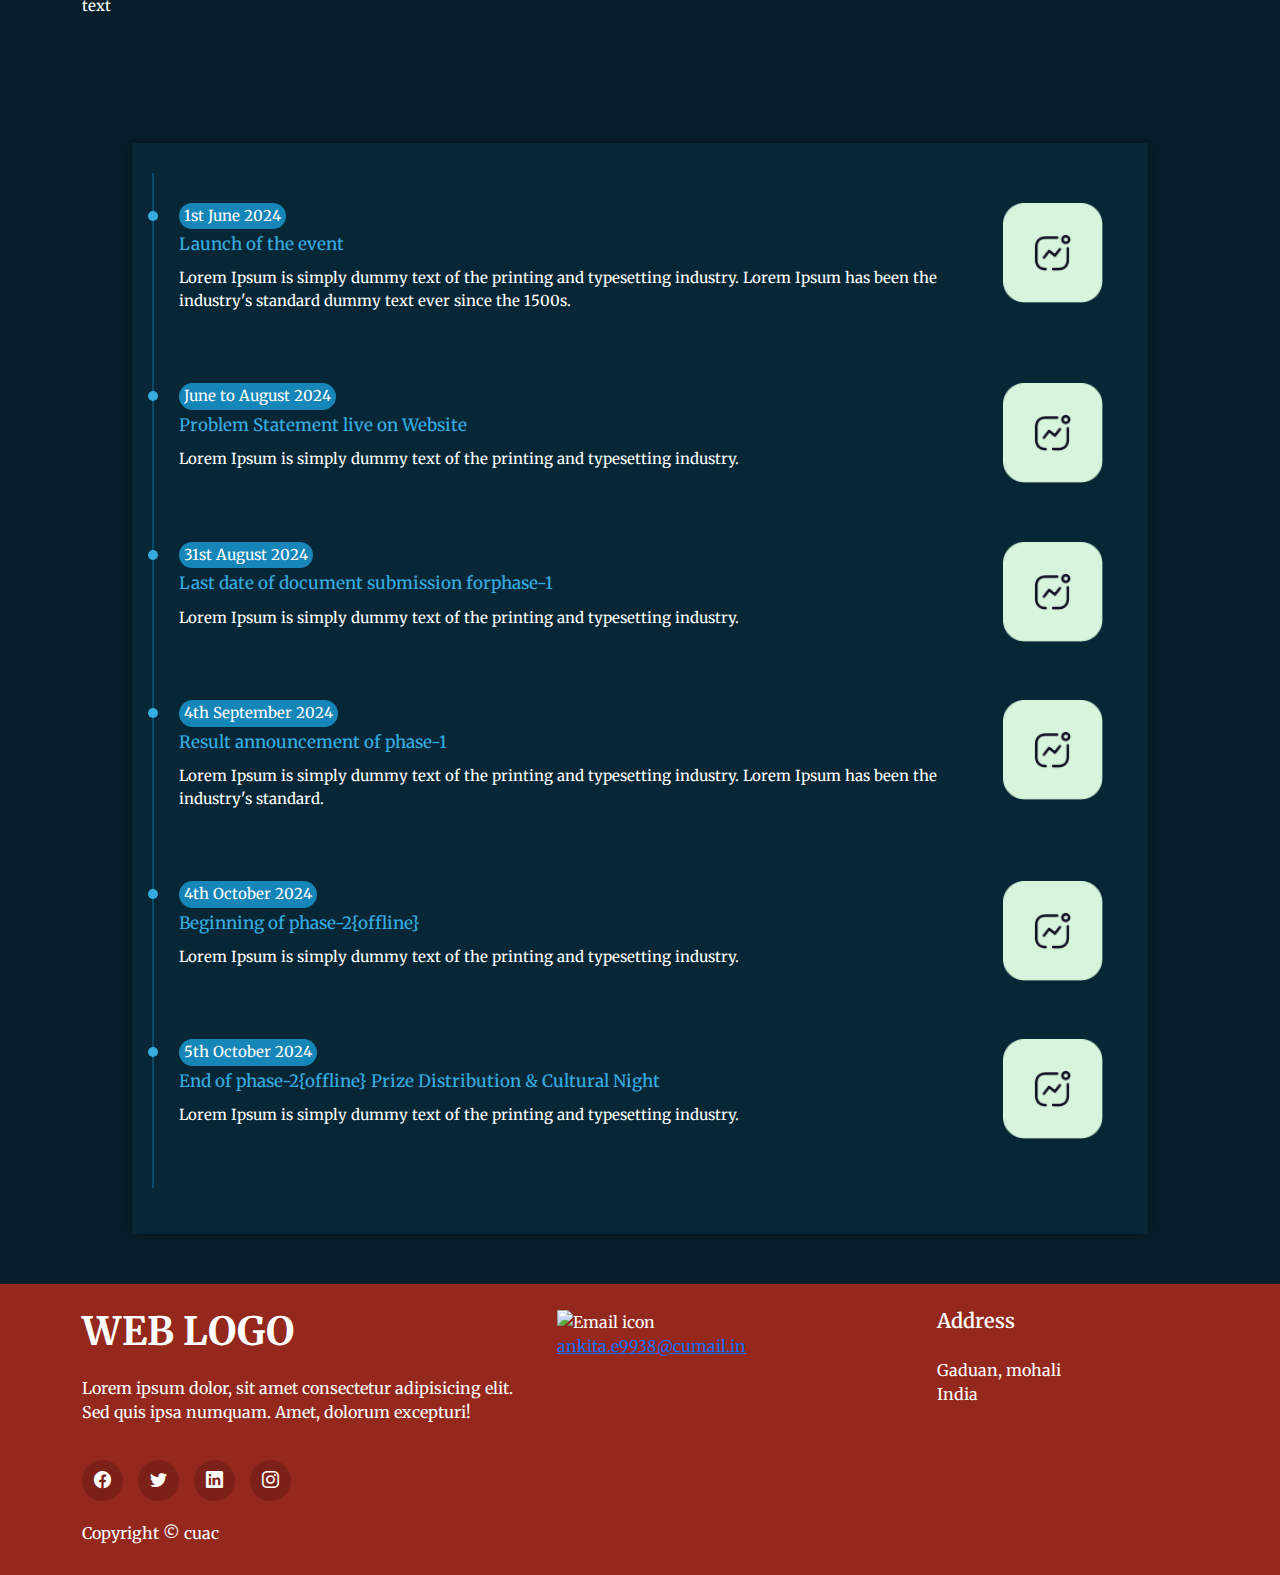
==== commit 25b0ca12: "changed challenge images" ====
--- a/index.html
+++ b/index.html
@@ -72,7 +72,7 @@
                   role="button"
                   data-bs-toggle="dropdown"
                   aria-expanded="false"
-                  >Events<img
+                  >Challenges<img
                     src="assets/img/down-arrow.png"
                     class="ms-2"
                     alt="arrow"
@@ -91,19 +91,19 @@
 <body>
     <ul class="dropdown-menu" aria-labelledby="navbarDropdown">
         <li>
-            <a class="dropdown-item text-dark" href="astrobotix.html">ASTROBOTIX</a>
+            <a class="dropdown-item text-dark" href="astrobotix.html" target="_blank">ASTROBOTIX</a>
         </li>
         <li>
-            <a class="dropdown-item" href="upakshant.html">UPAKSHANT</a>
+            <a class="dropdown-item" href="upakshant.html" target="_blank">UPAKSHANT</a>
         </li>
         <li>
-            <a class="dropdown-item" href="planetary.html">PLANETARY PATHFINDER RALLY</a>
+            <a class="dropdown-item" href="planetary.html" target="_blank">PLANETARY PATHFINDER RALLY</a>
         </li>
         <li>
-            <a class="dropdown-item" href="cosmie.html">COSMINE TRAIL CHALLENGE</a>
+            <a class="dropdown-item" href="cosmie.html" target="_blank">COSMINE TRAIL CHALLENGE</a>
         </li>
         <li>
-            <a class="dropdown-item" href="innovation.html">INNOVATION CHALLENGE</a>
+            <a class="dropdown-item" href="innovation.html" target="_blank">INNOVATION CHALLENGE</a>
         </li>
     </ul>
 </body>
@@ -284,7 +284,7 @@
     </div>
 
     <!-- Portfolio End -->
-    <!-- Testimonials Start -->
+    <!-- Timeline Starts -->
   
     <div class="container">
       <div class="timeline">
--- a/assets/css/style.css
+++ b/assets/css/style.css
@@ -776,8 +776,9 @@
   }
 
   .sub-heading {
-    font-size: 18px;
+    font-size: 27px;
     margin-bottom: 8px;
+    
   }
 
   header .navbar-collapse {
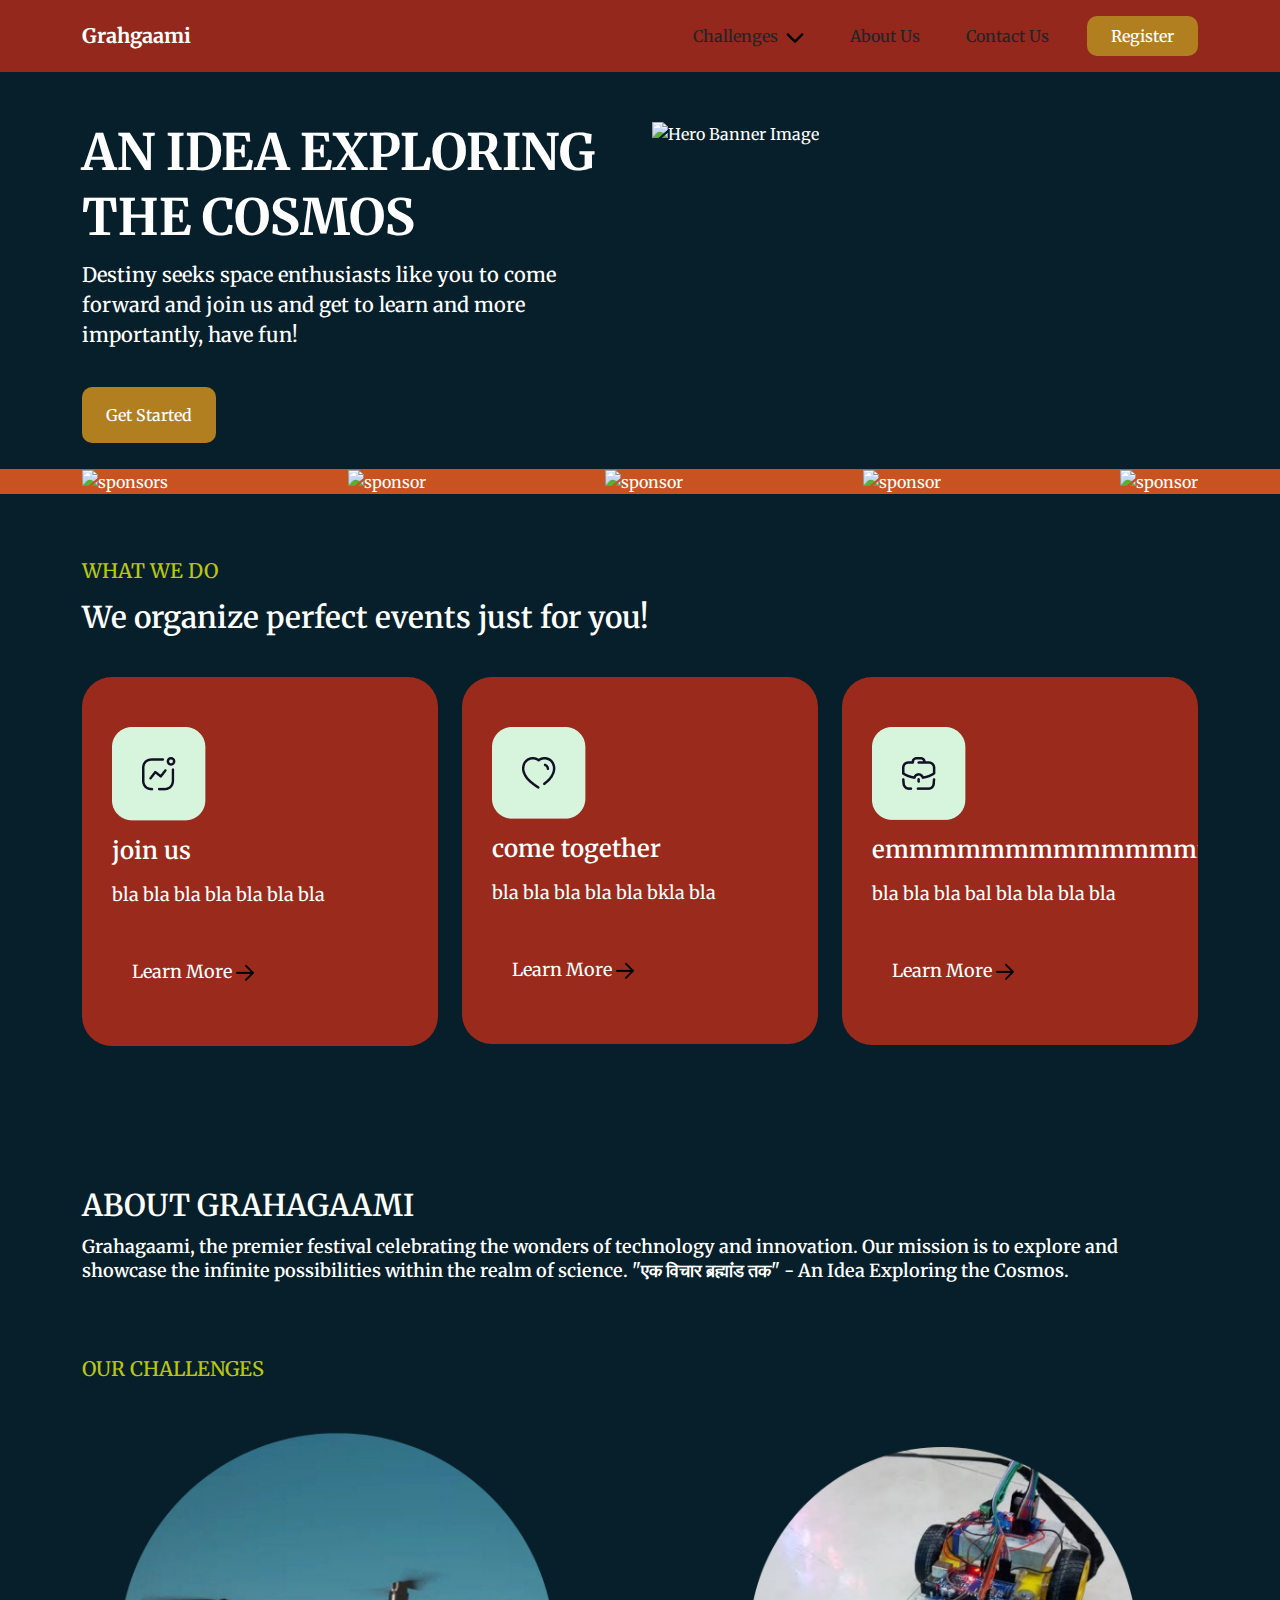
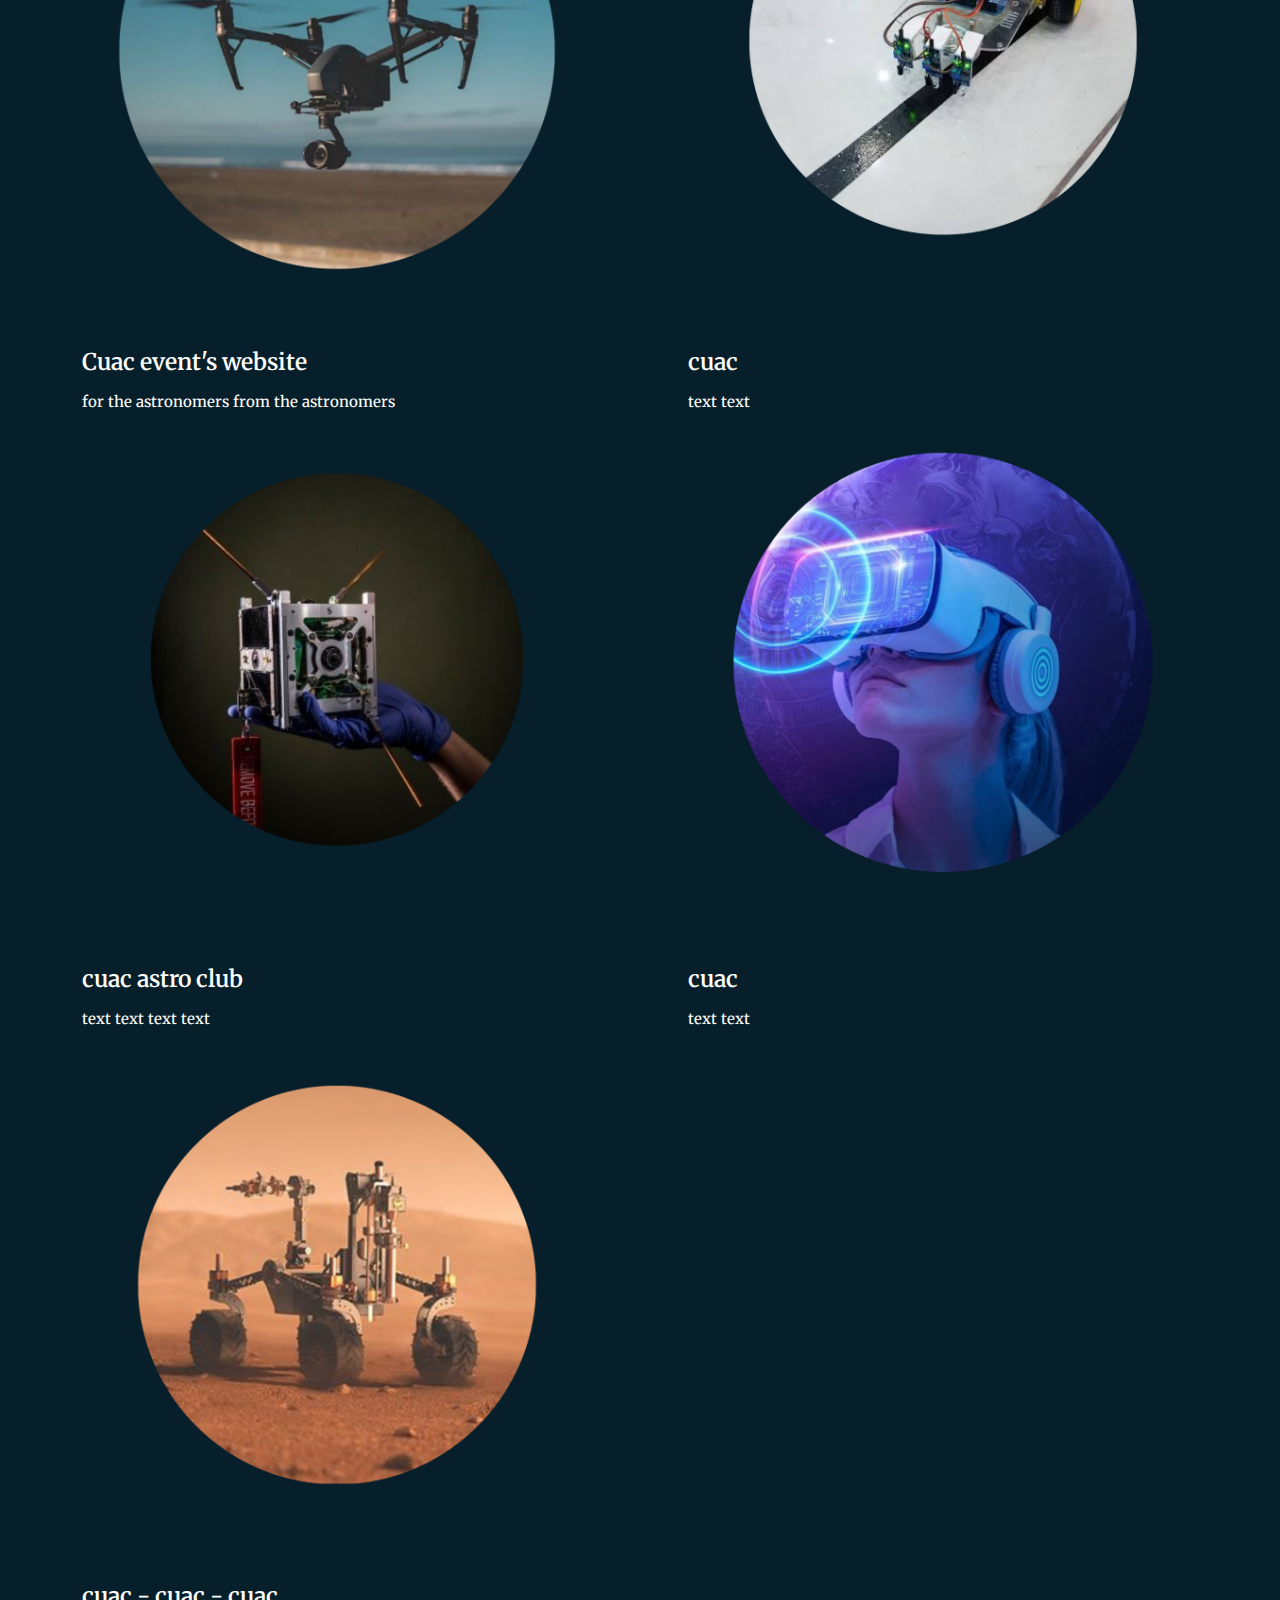
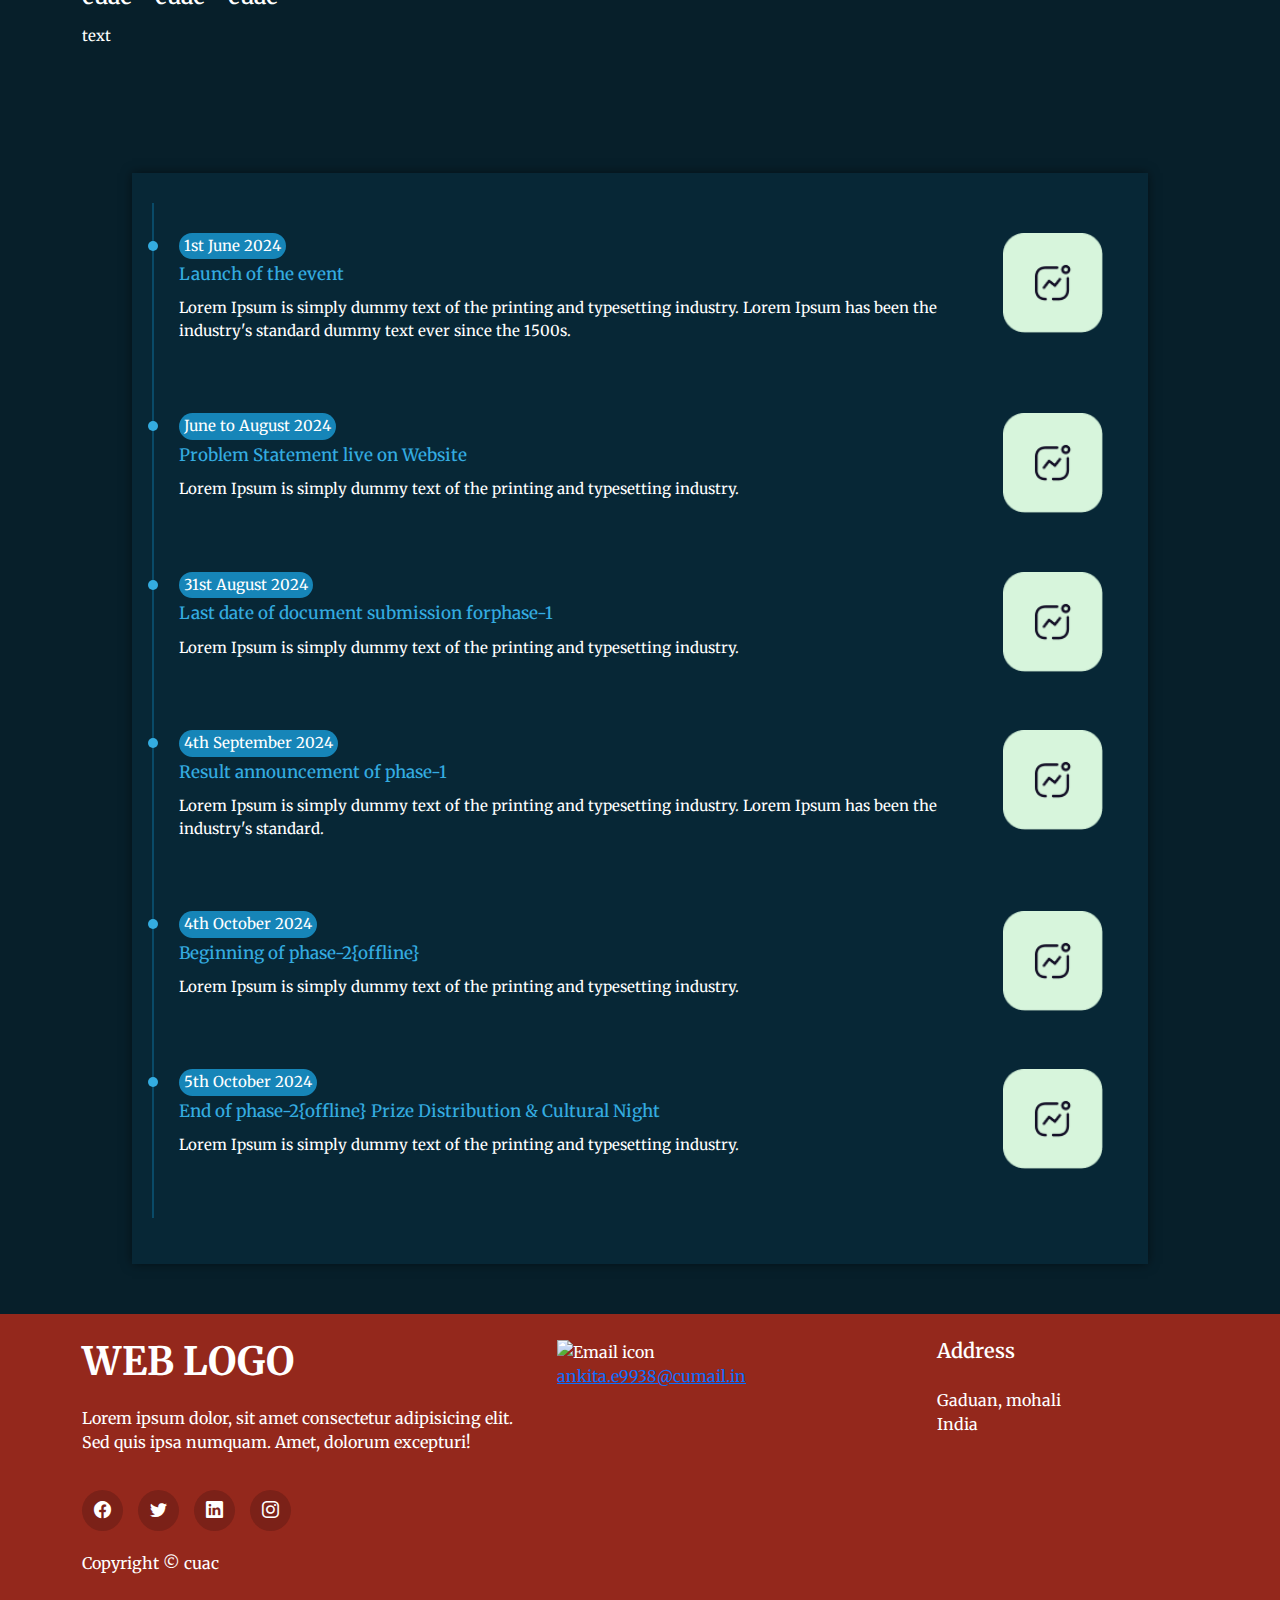
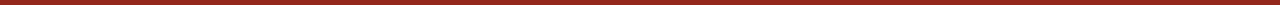
==== commit 5d7c8f7a: "Update index.html" ====
--- a/index.html
+++ b/index.html
@@ -139,7 +139,7 @@
           >
             <h2>AN IDEA EXPLORING THE COSMOS</h2>
             <p>
-              We want students and space enthusiasts like you, join us and get to learn and more importantly, have fun!
+              Destiny seeks space enthusiasts like you to come forward and join us and get to learn and more importantly, have fun!
             </p>
             <a
               href="#portfolio"
